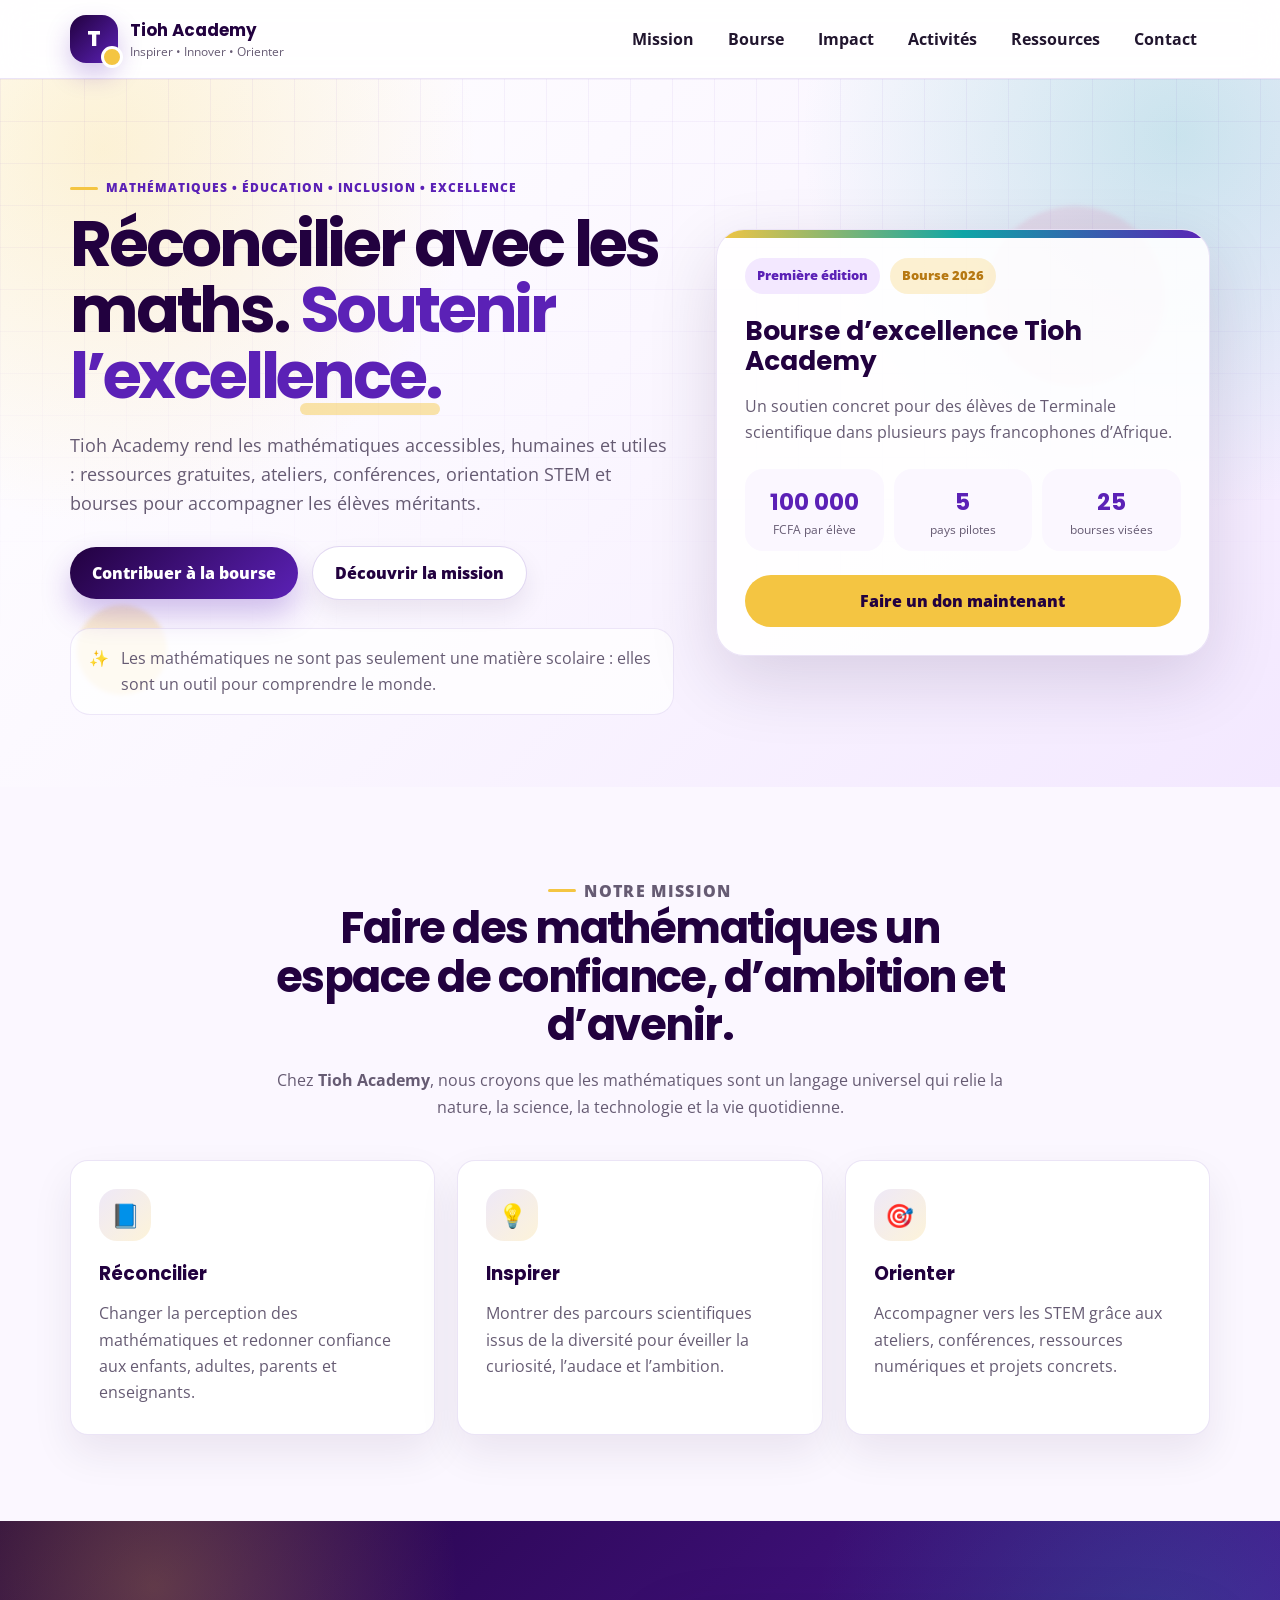
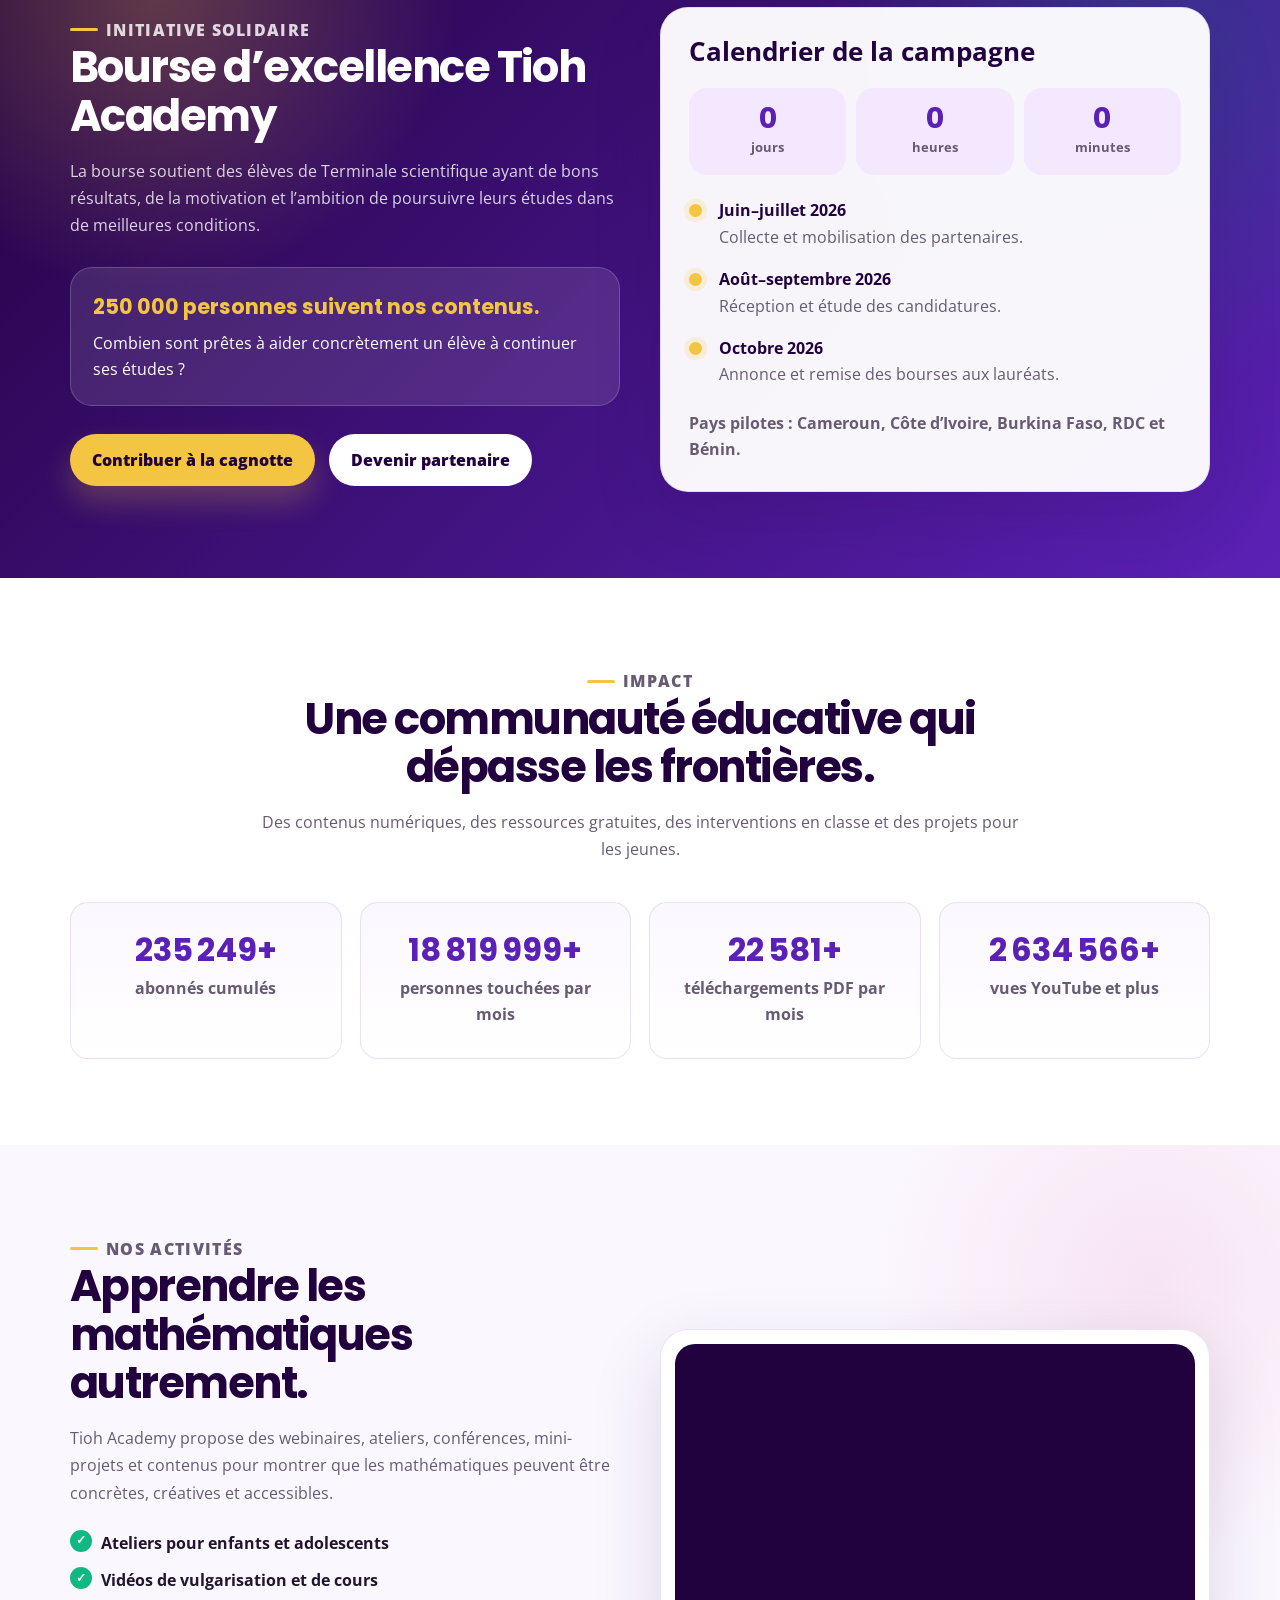
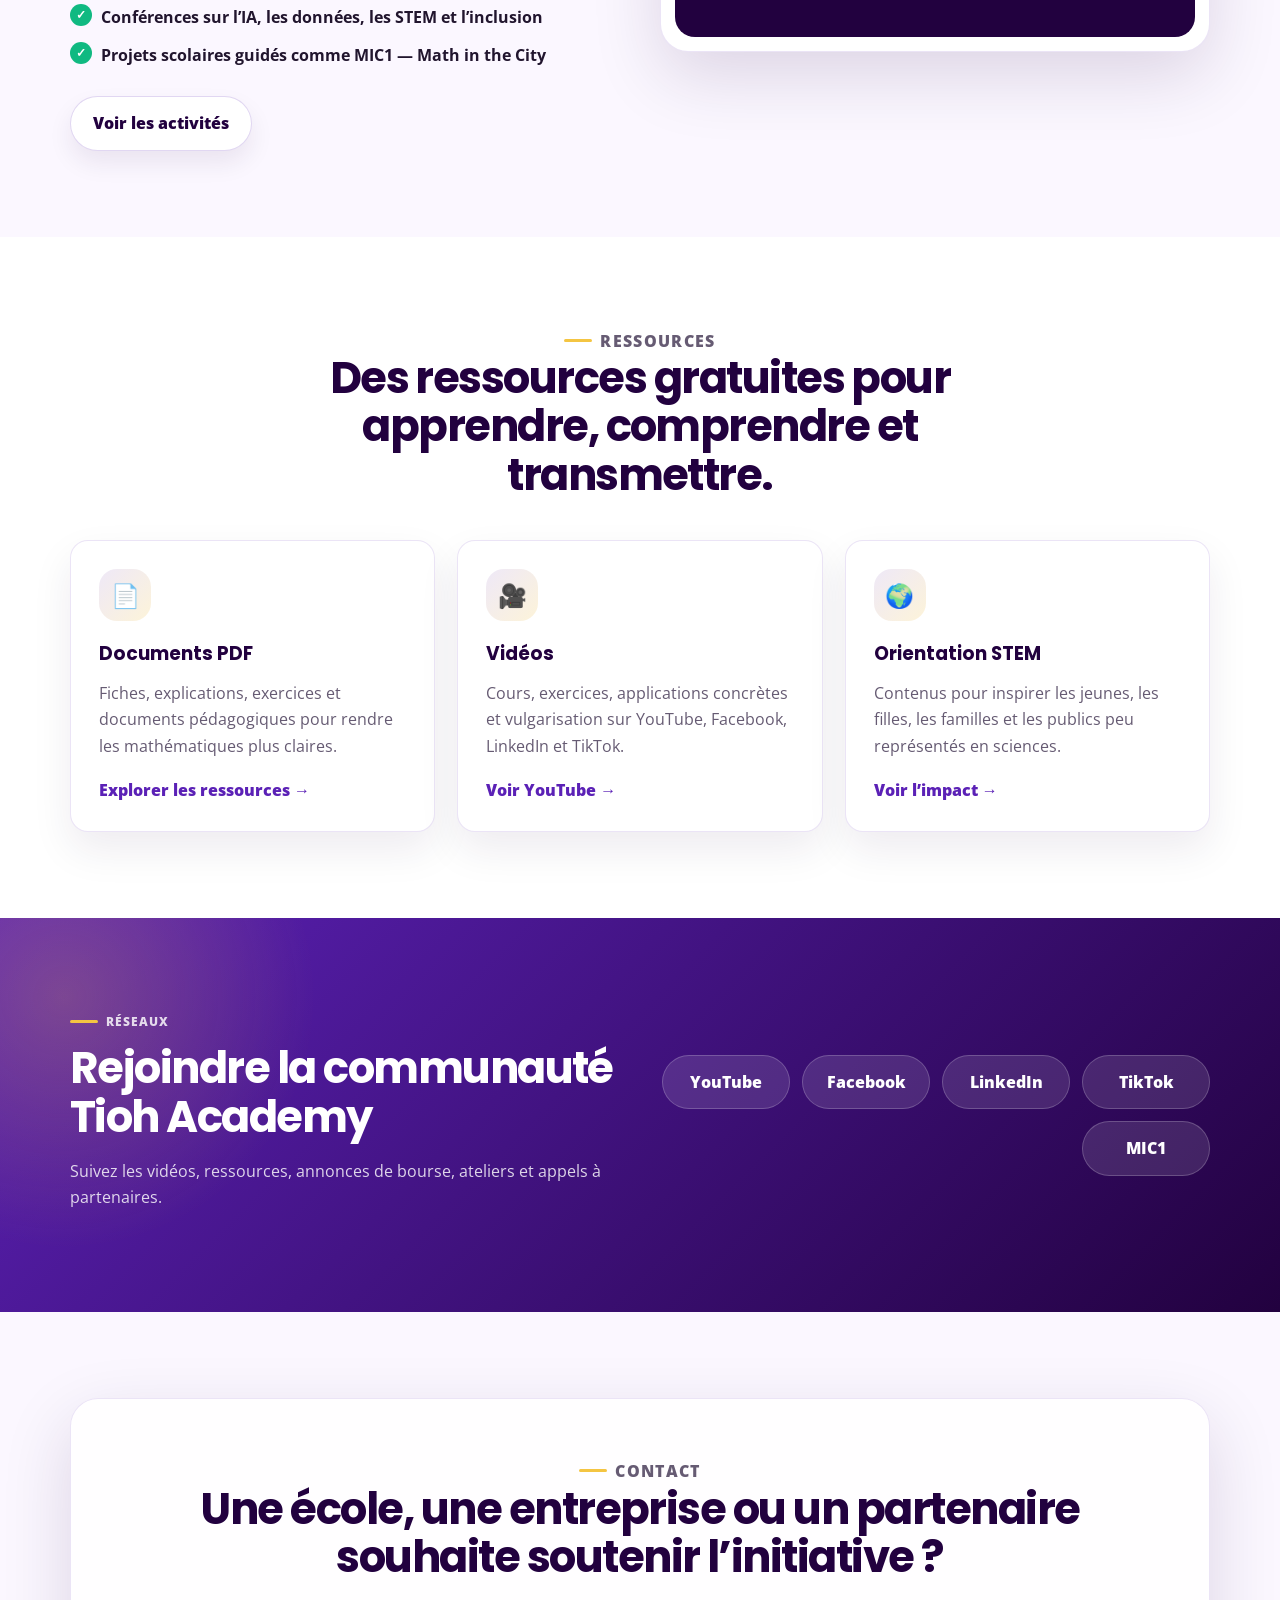
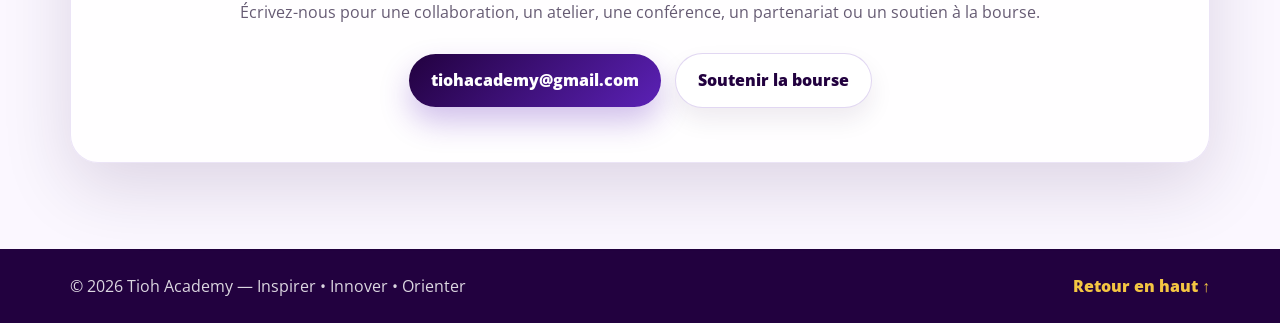
==== index.html @ b3fe98ca "Add files via upload" ====
<!DOCTYPE html>
<html lang="fr">
<head>
  <meta charset="UTF-8" />
  <meta name="viewport" content="width=device-width, initial-scale=1.0" />
  <title>Tioh Academy — Mathématiques, inclusion et excellence</title>
  <meta name="description" content="Tioh Academy réconcilie les publics avec les mathématiques, inspire les jeunes et soutient l'excellence scolaire grâce à des ressources, ateliers et bourses." />
  <link rel="stylesheet" href="style.css" />
  <link rel="preconnect" href="https://fonts.googleapis.com">
  <link rel="preconnect" href="https://fonts.gstatic.com" crossorigin>
  <link href="https://fonts.googleapis.com/css2?family=Open+Sans:wght@400;600;700&family=Poppins:wght@500;600;700;800&display=swap" rel="stylesheet">
</head>
<body>
  <header class="site-header">
    <div class="container nav-wrap">
      <a class="brand" href="#accueil" aria-label="Accueil Tioh Academy">
        <span class="brand-mark">T</span>
        <span>
          <strong>Tioh Academy</strong>
          <small>Inspirer • Innover • Orienter</small>
        </span>
      </a>

      <button class="menu-toggle" aria-label="Ouvrir le menu" aria-expanded="false">☰</button>

      <nav class="main-nav" aria-label="Navigation principale">
        <a href="#missions">Mission</a>
        <a href="#bourse">Bourse</a>
        <a href="#impact">Impact</a>
        <a href="#activites">Activités</a>
        <a href="#ressources">Ressources</a>
        <a href="#contact">Contact</a>
      </nav>
    </div>
  </header>

  <main>
    <section id="accueil" class="hero">
      <div class="hero-shape hero-shape-one"></div>
      <div class="hero-shape hero-shape-two"></div>
      <div class="container hero-grid">
        <div class="hero-content reveal">
          <p class="eyebrow">Mathématiques • Éducation • Inclusion • Excellence</p>
          <h1>Réconcilier avec les maths. <span>Soutenir l’excellence.</span></h1>
          <p class="hero-lead">
            Tioh Academy rend les mathématiques accessibles, humaines et utiles : ressources gratuites,
            ateliers, conférences, orientation STEM et bourses pour accompagner les élèves méritants.
          </p>
          <div class="hero-actions">
            <a class="btn btn-primary" href="#bourse">Contribuer à la bourse</a>
            <a class="btn btn-secondary" href="#missions">Découvrir la mission</a>
          </div>
          <div class="hero-note">
            <span>✨</span>
            <p>Les mathématiques ne sont pas seulement une matière scolaire : elles sont un outil pour comprendre le monde.</p>
          </div>
        </div>

        <aside class="hero-panel reveal" aria-label="Bourse d'excellence Tioh Academy">
          <div class="panel-top">
            <span class="badge">Première édition</span>
            <span class="badge badge-gold">Bourse 2026</span>
          </div>
          <h2>Bourse d’excellence Tioh Academy</h2>
          <p>Un soutien concret pour des élèves de Terminale scientifique dans plusieurs pays francophones d’Afrique.</p>
          <div class="mini-stats">
            <div><strong>100 000</strong><span>FCFA par élève</span></div>
            <div><strong>5</strong><span>pays pilotes</span></div>
            <div><strong>25</strong><span>bourses visées</span></div>
          </div>
          <a class="btn btn-full" href="https://my-coolpay.com/fr/cagnotte/omxkcw/bourse-dexcellence-tioh-academy" target="_blank" rel="noopener noreferrer">Faire un don maintenant</a>
        </aside>
      </div>
    </section>

    <section id="missions" class="section mission-section">
      <div class="container">
        <div class="section-heading reveal">
          <p class="eyebrow">Notre mission</p>
          <h2>Faire des mathématiques un espace de confiance, d’ambition et d’avenir.</h2>
          <p>
            Chez <strong>Tioh Academy</strong>, nous croyons que les mathématiques sont un langage universel qui relie
            la nature, la science, la technologie et la vie quotidienne.
          </p>
        </div>

        <div class="cards three-cards">
          <article class="card reveal">
            <span class="icon">📘</span>
            <h3>Réconcilier</h3>
            <p>Changer la perception des mathématiques et redonner confiance aux enfants, adultes, parents et enseignants.</p>
          </article>
          <article class="card reveal">
            <span class="icon">💡</span>
            <h3>Inspirer</h3>
            <p>Montrer des parcours scientifiques issus de la diversité pour éveiller la curiosité, l’audace et l’ambition.</p>
          </article>
          <article class="card reveal">
            <span class="icon">🎯</span>
            <h3>Orienter</h3>
            <p>Accompagner vers les STEM grâce aux ateliers, conférences, ressources numériques et projets concrets.</p>
          </article>
        </div>
      </div>
    </section>

    <section id="bourse" class="section scholarship-section">
      <div class="container scholarship-grid">
        <div class="scholarship-copy reveal">
          <p class="eyebrow light-text">Initiative solidaire</p>
          <h2>Bourse d’excellence Tioh Academy</h2>
          <p>
            La bourse soutient des élèves de Terminale scientifique ayant de bons résultats, de la motivation
            et l’ambition de poursuivre leurs études dans de meilleures conditions.
          </p>
          <div class="quote-box">
            <strong>250 000 personnes suivent nos contenus.</strong>
            <span>Combien sont prêtes à aider concrètement un élève à continuer ses études ?</span>
          </div>
          <div class="scholarship-actions">
            <a class="btn btn-gold" href="https://my-coolpay.com/fr/cagnotte/omxkcw/bourse-dexcellence-tioh-academy" target="_blank" rel="noopener noreferrer">Contribuer à la cagnotte</a>
            <a class="btn btn-white" href="mailto:tiohacademy@gmail.com?subject=Partenariat%20-%20Bourse%20d'excellence%20Tioh%20Academy">Devenir partenaire</a>
          </div>
        </div>

        <div class="scholarship-card reveal">
          <h3>Calendrier de la campagne</h3>
          <div class="countdown" data-deadline="2026-07-31T23:59:00-05:00">
            <div><strong id="days">--</strong><span>jours</span></div>
            <div><strong id="hours">--</strong><span>heures</span></div>
            <div><strong id="minutes">--</strong><span>minutes</span></div>
          </div>
          <ol class="timeline">
            <li><strong>Juin–juillet 2026</strong><span>Collecte et mobilisation des partenaires.</span></li>
            <li><strong>Août–septembre 2026</strong><span>Réception et étude des candidatures.</span></li>
            <li><strong>Octobre 2026</strong><span>Annonce et remise des bourses aux lauréats.</span></li>
          </ol>
          <p class="countries">Pays pilotes : Cameroun, Côte d’Ivoire, Burkina Faso, RDC et Bénin.</p>
        </div>
      </div>
    </section>

    <section id="impact" class="section impact-section">
      <div class="container">
        <div class="section-heading reveal">
          <p class="eyebrow">Impact</p>
          <h2>Une communauté éducative qui dépasse les frontières.</h2>
          <p>Des contenus numériques, des ressources gratuites, des interventions en classe et des projets pour les jeunes.</p>
        </div>

        <div class="impact-grid">
          <div class="impact-stat reveal"><strong data-count="250000">0</strong><span>abonnés cumulés</span></div>
          <div class="impact-stat reveal"><strong data-count="20000000">0</strong><span>personnes touchées par mois</span></div>
          <div class="impact-stat reveal"><strong data-count="24000">0</strong><span>téléchargements PDF par mois</span></div>
          <div class="impact-stat reveal"><strong data-count="2800000">0</strong><span>vues YouTube et plus</span></div>
        </div>
      </div>
    </section>

    <section id="activites" class="section activities-section">
      <div class="container activity-grid">
        <div class="reveal">
          <p class="eyebrow">Nos activités</p>
          <h2>Apprendre les mathématiques autrement.</h2>
          <p>
            Tioh Academy propose des webinaires, ateliers, conférences, mini-projets et contenus pour montrer
            que les mathématiques peuvent être concrètes, créatives et accessibles.
          </p>
          <ul class="check-list">
            <li>Ateliers pour enfants et adolescents</li>
            <li>Vidéos de vulgarisation et de cours</li>
            <li>Conférences sur l’IA, les données, les STEM et l’inclusion</li>
            <li>Projets scolaires guidés comme MIC1 — Math in the City</li>
          </ul>
          <a class="btn btn-secondary" href="activites.html">Voir les activités</a>
        </div>

        <div class="video-card reveal">
          <div class="video-container">
            <iframe
              src="https://www.youtube.com/embed/Lh9OaJ2valM"
              title="Vidéo Tioh Academy"
              frameborder="0"
              allow="accelerometer; autoplay; clipboard-write; encrypted-media; gyroscope; picture-in-picture"
              allowfullscreen>
            </iframe>
          </div>
        </div>
      </div>
    </section>

    <section id="ressources" class="section resources-section">
      <div class="container">
        <div class="section-heading reveal">
          <p class="eyebrow">Ressources</p>
          <h2>Des ressources gratuites pour apprendre, comprendre et transmettre.</h2>
        </div>
        <div class="cards three-cards">
          <article class="card reveal">
            <span class="icon">📄</span>
            <h3>Documents PDF</h3>
            <p>Fiches, explications, exercices et documents pédagogiques pour rendre les mathématiques plus claires.</p>
            <a href="ressources.html">Explorer les ressources →</a>
          </article>
          <article class="card reveal">
            <span class="icon">🎥</span>
            <h3>Vidéos</h3>
            <p>Cours, exercices, applications concrètes et vulgarisation sur YouTube, Facebook, LinkedIn et TikTok.</p>
            <a href="https://www.youtube.com/@tiohacademy" target="_blank" rel="noopener noreferrer">Voir YouTube →</a>
          </article>
          <article class="card reveal">
            <span class="icon">🌍</span>
            <h3>Orientation STEM</h3>
            <p>Contenus pour inspirer les jeunes, les filles, les familles et les publics peu représentés en sciences.</p>
            <a href="impact.html">Voir l’impact →</a>
          </article>
        </div>
      </div>
    </section>

    <section class="section socials-section">
      <div class="container socials-grid reveal">
        <div>
          <p class="eyebrow light-text">Réseaux</p>
          <h2>Rejoindre la communauté Tioh Academy</h2>
          <p>Suivez les vidéos, ressources, annonces de bourse, ateliers et appels à partenaires.</p>
        </div>
        <div class="social-links">
          <a href="https://www.youtube.com/@tiohacademy" target="_blank" rel="noopener noreferrer">YouTube</a>
          <a href="https://www.facebook.com/profile.php?id=100078012906116&locale=fr_CA" target="_blank" rel="noopener noreferrer">Facebook</a>
          <a href="https://www.linkedin.com/in/clotilde-djuikem-8186901a0/" target="_blank" rel="noopener noreferrer">LinkedIn</a>
          <a href="https://www.tiktok.com/@tiohacademy" target="_blank" rel="noopener noreferrer">TikTok</a>
          <a href="https://tioh-academy.github.io/mic1-site/" target="_blank" rel="noopener noreferrer">MIC1</a>
        </div>
      </div>
    </section>

    <section id="contact" class="section contact-section">
      <div class="container contact-card reveal">
        <p class="eyebrow">Contact</p>
        <h2>Une école, une entreprise ou un partenaire souhaite soutenir l’initiative ?</h2>
        <p>Écrivez-nous pour une collaboration, un atelier, une conférence, un partenariat ou un soutien à la bourse.</p>
        <div class="contact-actions">
          <a class="btn btn-primary" href="mailto:tiohacademy@gmail.com">tiohacademy@gmail.com</a>
          <a class="btn btn-secondary" href="https://my-coolpay.com/fr/cagnotte/omxkcw/bourse-dexcellence-tioh-academy" target="_blank" rel="noopener noreferrer">Soutenir la bourse</a>
        </div>
      </div>
    </section>
  </main>

  <footer class="site-footer">
    <div class="container footer-grid">
      <p>© 2026 Tioh Academy — Inspirer • Innover • Orienter</p>
      <a href="#accueil">Retour en haut ↑</a>
    </div>
  </footer>

  <script>
    const menuToggle = document.querySelector('.menu-toggle');
    const mainNav = document.querySelector('.main-nav');

    menuToggle.addEventListener('click', () => {
      const expanded = menuToggle.getAttribute('aria-expanded') === 'true';
      menuToggle.setAttribute('aria-expanded', String(!expanded));
      mainNav.classList.toggle('is-open');
    });

    document.querySelectorAll('.main-nav a').forEach(link => {
      link.addEventListener('click', () => {
        mainNav.classList.remove('is-open');
        menuToggle.setAttribute('aria-expanded', 'false');
      });
    });

    const revealItems = document.querySelectorAll('.reveal');
    const observer = new IntersectionObserver(entries => {
      entries.forEach(entry => {
        if (entry.isIntersecting) entry.target.classList.add('is-visible');
      });
    }, { threshold: 0.12 });
    revealItems.forEach(item => observer.observe(item));

    const numberFormatter = new Intl.NumberFormat('fr-FR');
    const statItems = document.querySelectorAll('[data-count]');
    const statObserver = new IntersectionObserver(entries => {
      entries.forEach(entry => {
        if (!entry.isIntersecting || entry.target.dataset.done) return;
        entry.target.dataset.done = 'true';
        const target = Number(entry.target.dataset.count);
        const duration = 1200;
        const start = performance.now();
        const tick = now => {
          const progress = Math.min((now - start) / duration, 1);
          const value = Math.floor(target * progress);
          entry.target.textContent = numberFormatter.format(value) + '+';
          if (progress < 1) requestAnimationFrame(tick);
        };
        requestAnimationFrame(tick);
      });
    }, { threshold: 0.4 });
    statItems.forEach(item => statObserver.observe(item));

    const countdown = document.querySelector('.countdown');
    const daysEl = document.getElementById('days');
    const hoursEl = document.getElementById('hours');
    const minutesEl = document.getElementById('minutes');

    function updateCountdown() {
      const deadline = new Date(countdown.dataset.deadline).getTime();
      const now = new Date().getTime();
      const diff = deadline - now;

      if (diff <= 0) {
        daysEl.textContent = '0';
        hoursEl.textContent = '0';
        minutesEl.textContent = '0';
        return;
      }

      const days = Math.floor(diff / (1000 * 60 * 60 * 24));
      const hours = Math.floor((diff / (1000 * 60 * 60)) % 24);
      const minutes = Math.floor((diff / (1000 * 60)) % 60);

      daysEl.textContent = days;
      hoursEl.textContent = hours;
      minutesEl.textContent = minutes;
    }

    updateCountdown();
    setInterval(updateCountdown, 60000);
  </script>
</body>
</html>
---- style.css ----
:root {
  --tioh-navy: #22013f;
  --tioh-dark: #21152e;
  --tioh-purple: #5b21b6;
  --tioh-purple-soft: #7b5cd6;
  --tioh-lavender: #f3e8ff;
  --tioh-light: #fbf7ff;
  --tioh-gold: #f4c542;
  --tioh-gold-dark: #b77912;
  --tioh-teal: #0ea5a6;
  --tioh-pink: #e58bb6;
  --tioh-red: #e11d48;
  --tioh-green: #10b981;
  --white: #ffffff;
  --muted: #665b73;
  --shadow: 0 24px 70px rgba(34, 1, 63, 0.14);
  --radius-lg: 28px;
  --radius-md: 18px;
}

* {
  box-sizing: border-box;
}

html {
  scroll-behavior: smooth;
}

body {
  margin: 0;
  font-family: 'Open Sans', Arial, sans-serif;
  color: var(--tioh-dark);
  background: var(--tioh-light);
  line-height: 1.65;
}

a {
  color: inherit;
  text-decoration: none;
}

img,
iframe {
  max-width: 100%;
}

.container {
  width: min(1140px, calc(100% - 36px));
  margin: 0 auto;
}

.site-header {
  position: sticky;
  top: 0;
  z-index: 50;
  background: rgba(255, 255, 255, 0.88);
  backdrop-filter: blur(16px);
  border-bottom: 1px solid rgba(91, 33, 182, 0.12);
}

.nav-wrap {
  min-height: 78px;
  display: flex;
  align-items: center;
  justify-content: space-between;
  gap: 24px;
}

.brand {
  display: inline-flex;
  align-items: center;
  gap: 12px;
}

.brand-mark {
  width: 48px;
  height: 48px;
  display: grid;
  place-items: center;
  border-radius: 16px;
  color: var(--white);
  font-family: 'Poppins', sans-serif;
  font-weight: 800;
  font-size: 1.35rem;
  background: linear-gradient(135deg, var(--tioh-navy), var(--tioh-purple));
  box-shadow: 0 12px 25px rgba(91, 33, 182, 0.25);
  position: relative;
}

.brand-mark::after {
  content: '';
  position: absolute;
  right: -5px;
  bottom: -5px;
  width: 16px;
  height: 16px;
  border-radius: 50%;
  background: var(--tioh-gold);
  border: 3px solid var(--white);
}

.brand strong,
.section-heading h2,
.hero h1,
.hero-panel h2,
.scholarship-copy h2,
.activities-section h2,
.socials-section h2,
.contact-card h2 {
  font-family: 'Poppins', sans-serif;
}

.brand strong {
  display: block;
  font-size: 1.05rem;
  color: var(--tioh-navy);
}

.brand small {
  display: block;
  font-size: 0.74rem;
  color: var(--muted);
  margin-top: -3px;
}

.main-nav {
  display: flex;
  align-items: center;
  gap: 8px;
}

.main-nav a {
  padding: 10px 13px;
  border-radius: 999px;
  font-weight: 700;
  color: var(--tioh-dark);
  transition: 0.2s ease;
}

.main-nav a:hover {
  color: var(--tioh-purple);
  background: var(--tioh-lavender);
}

.menu-toggle {
  display: none;
  width: 44px;
  height: 44px;
  border: 0;
  border-radius: 14px;
  background: var(--tioh-lavender);
  color: var(--tioh-navy);
  font-size: 1.3rem;
  cursor: pointer;
}

.hero {
  position: relative;
  overflow: hidden;
  padding: 92px 0 72px;
  background:
    radial-gradient(circle at 8% 10%, rgba(244, 197, 66, 0.22), transparent 28%),
    radial-gradient(circle at 92% 8%, rgba(14, 165, 166, 0.20), transparent 28%),
    linear-gradient(135deg, #ffffff 0%, #fbf7ff 45%, #f3e8ff 100%);
}

.hero::before {
  content: '';
  position: absolute;
  inset: 0;
  background-image:
    linear-gradient(rgba(91, 33, 182, 0.05) 1px, transparent 1px),
    linear-gradient(90deg, rgba(91, 33, 182, 0.05) 1px, transparent 1px);
  background-size: 42px 42px;
  mask-image: linear-gradient(to bottom, black, transparent 80%);
}

.hero-shape {
  position: absolute;
  border-radius: 999px;
  filter: blur(2px);
  opacity: 0.75;
  animation: float 6s ease-in-out infinite;
}

.hero-shape-one {
  width: 180px;
  height: 180px;
  right: 9%;
  top: 18%;
  background: rgba(229, 139, 182, 0.26);
}

.hero-shape-two {
  width: 90px;
  height: 90px;
  left: 6%;
  bottom: 13%;
  background: rgba(244, 197, 66, 0.32);
  animation-delay: 1.2s;
}

.hero-grid {
  position: relative;
  z-index: 1;
  display: grid;
  grid-template-columns: 1.1fr 0.9fr;
  gap: 42px;
  align-items: center;
}

.eyebrow {
  display: inline-flex;
  align-items: center;
  gap: 8px;
  margin: 0 0 12px;
  color: var(--tioh-purple);
  font-weight: 800;
  text-transform: uppercase;
  letter-spacing: 0.08em;
  font-size: 0.78rem;
}

.eyebrow::before {
  content: '';
  width: 28px;
  height: 3px;
  border-radius: 999px;
  background: var(--tioh-gold);
}

.light-text {
  color: #fff1bc;
}

.hero h1 {
  margin: 0;
  font-size: clamp(2.45rem, 5vw, 5rem);
  line-height: 1.03;
  color: var(--tioh-navy);
  letter-spacing: -0.05em;
}

.hero h1 span {
  color: var(--tioh-purple);
  position: relative;
}

.hero h1 span::after {
  content: '';
  position: absolute;
  left: 0;
  bottom: 5px;
  width: 100%;
  height: 12px;
  background: rgba(244, 197, 66, 0.45);
  z-index: -1;
  border-radius: 999px;
}

.hero-lead {
  max-width: 690px;
  color: var(--muted);
  font-size: 1.1rem;
  margin: 22px 0 28px;
}

.hero-actions,
.scholarship-actions,
.contact-actions {
  display: flex;
  flex-wrap: wrap;
  gap: 14px;
  align-items: center;
}

.btn {
  display: inline-flex;
  align-items: center;
  justify-content: center;
  min-height: 48px;
  padding: 13px 22px;
  border-radius: 999px;
  font-weight: 800;
  transition: transform 0.18s ease, box-shadow 0.18s ease, background 0.18s ease;
}

.btn:hover {
  transform: translateY(-2px);
}

.btn-primary {
  color: var(--white);
  background: linear-gradient(135deg, var(--tioh-navy), var(--tioh-purple));
  box-shadow: 0 15px 30px rgba(91, 33, 182, 0.28);
}

.btn-secondary {
  color: var(--tioh-navy);
  background: var(--white);
  border: 1px solid rgba(91, 33, 182, 0.18);
  box-shadow: 0 12px 24px rgba(34, 1, 63, 0.08);
}

.btn-gold {
  color: var(--tioh-navy);
  background: var(--tioh-gold);
  box-shadow: 0 16px 30px rgba(244, 197, 66, 0.24);
}

.btn-white {
  color: var(--tioh-navy);
  background: var(--white);
}

.btn-full {
  width: 100%;
  color: var(--tioh-navy);
  background: var(--tioh-gold);
}

.hero-note {
  margin-top: 28px;
  display: flex;
  align-items: flex-start;
  gap: 12px;
  max-width: 620px;
  padding: 16px 18px;
  border-radius: 20px;
  background: rgba(255, 255, 255, 0.72);
  border: 1px solid rgba(91, 33, 182, 0.10);
}

.hero-note p {
  margin: 0;
  color: var(--muted);
}

.hero-panel,
.scholarship-card,
.video-card,
.contact-card {
  border-radius: var(--radius-lg);
  background: rgba(255, 255, 255, 0.88);
  border: 1px solid rgba(91, 33, 182, 0.12);
  box-shadow: var(--shadow);
}

.hero-panel {
  padding: 28px;
  position: relative;
  overflow: hidden;
}

.hero-panel::before {
  content: '';
  position: absolute;
  inset: 0 0 auto;
  height: 8px;
  background: linear-gradient(90deg, var(--tioh-gold), var(--tioh-teal), var(--tioh-purple));
}

.panel-top {
  display: flex;
  gap: 10px;
  flex-wrap: wrap;
  margin-bottom: 22px;
}

.badge {
  display: inline-flex;
  padding: 7px 12px;
  border-radius: 999px;
  background: var(--tioh-lavender);
  color: var(--tioh-purple);
  font-weight: 800;
  font-size: 0.82rem;
}

.badge-gold {
  background: rgba(244, 197, 66, 0.24);
  color: var(--tioh-gold-dark);
}

.hero-panel h2,
.scholarship-card h3 {
  margin: 0 0 10px;
  font-size: 1.65rem;
  color: var(--tioh-navy);
  line-height: 1.15;
}

.hero-panel p {
  color: var(--muted);
  margin-bottom: 22px;
}

.mini-stats {
  display: grid;
  grid-template-columns: repeat(3, 1fr);
  gap: 10px;
  margin: 24px 0;
}

.mini-stats div {
  padding: 14px 10px;
  border-radius: 18px;
  background: var(--tioh-light);
  text-align: center;
}

.mini-stats strong {
  display: block;
  color: var(--tioh-purple);
  font-family: 'Poppins', sans-serif;
  font-size: 1.45rem;
}

.mini-stats span {
  display: block;
  font-size: 0.77rem;
  color: var(--muted);
  line-height: 1.25;
}

.section {
  padding: 86px 0;
}

.section-heading {
  max-width: 760px;
  margin: 0 auto 40px;
  text-align: center;
}

.section-heading .eyebrow {
  justify-content: center;
}

.section-heading h2,
.scholarship-copy h2,
.activities-section h2,
.socials-section h2,
.contact-card h2 {
  margin: 0 0 16px;
  color: var(--tioh-navy);
  font-size: clamp(2rem, 3.4vw, 3.2rem);
  line-height: 1.12;
  letter-spacing: -0.035em;
}

.section-heading p,
.scholarship-copy p,
.activities-section p,
.contact-card p {
  color: var(--muted);
  margin: 0;
  font-size: 1.03rem;
}

.cards {
  display: grid;
  gap: 22px;
}

.three-cards {
  grid-template-columns: repeat(3, 1fr);
}

.card {
  padding: 28px;
  border-radius: var(--radius-md);
  background: var(--white);
  border: 1px solid rgba(91, 33, 182, 0.12);
  box-shadow: 0 18px 40px rgba(34, 1, 63, 0.08);
  transition: 0.2s ease;
}

.card:hover {
  transform: translateY(-5px);
  box-shadow: var(--shadow);
}

.icon {
  display: inline-grid;
  place-items: center;
  width: 52px;
  height: 52px;
  border-radius: 18px;
  margin-bottom: 18px;
  background: linear-gradient(135deg, rgba(91, 33, 182, 0.10), rgba(244, 197, 66, 0.20));
  font-size: 1.45rem;
}

.card h3 {
  margin: 0 0 10px;
  font-family: 'Poppins', sans-serif;
  color: var(--tioh-navy);
}

.card p {
  margin: 0;
  color: var(--muted);
}

.card a {
  display: inline-flex;
  margin-top: 18px;
  color: var(--tioh-purple);
  font-weight: 800;
}

.scholarship-section {
  position: relative;
  overflow: hidden;
  color: var(--white);
  background:
    radial-gradient(circle at 12% 10%, rgba(244, 197, 66, 0.28), transparent 24%),
    radial-gradient(circle at 90% 20%, rgba(14, 165, 166, 0.22), transparent 27%),
    linear-gradient(135deg, var(--tioh-navy), var(--tioh-purple));
}

.scholarship-grid,
.activity-grid,
.socials-grid {
  display: grid;
  grid-template-columns: 1fr 1fr;
  gap: 40px;
  align-items: center;
}

.scholarship-copy h2,
.socials-section h2 {
  color: var(--white);
}

.scholarship-copy p,
.socials-section p {
  color: rgba(255, 255, 255, 0.82);
}

.quote-box {
  margin: 28px 0;
  padding: 22px;
  border-radius: 22px;
  background: rgba(255, 255, 255, 0.11);
  border: 1px solid rgba(255, 255, 255, 0.18);
}

.quote-box strong,
.quote-box span {
  display: block;
}

.quote-box strong {
  color: var(--tioh-gold);
  font-family: 'Poppins', sans-serif;
  font-size: 1.3rem;
  margin-bottom: 6px;
}

.scholarship-card {
  padding: 28px;
  background: rgba(255, 255, 255, 0.96);
  color: var(--tioh-dark);
}

.countdown {
  display: grid;
  grid-template-columns: repeat(3, 1fr);
  gap: 10px;
  margin: 22px 0;
}

.countdown div {
  text-align: center;
  padding: 16px 10px;
  border-radius: 18px;
  background: var(--tioh-lavender);
}

.countdown strong {
  display: block;
  color: var(--tioh-purple);
  font-family: 'Poppins', sans-serif;
  font-size: 1.8rem;
  line-height: 1;
}

.countdown span {
  font-size: 0.8rem;
  color: var(--muted);
  font-weight: 700;
}

.timeline {
  list-style: none;
  margin: 22px 0;
  padding: 0;
  display: grid;
  gap: 16px;
}

.timeline li {
  position: relative;
  padding-left: 30px;
}

.timeline li::before {
  content: '';
  position: absolute;
  left: 0;
  top: 7px;
  width: 13px;
  height: 13px;
  border-radius: 50%;
  background: var(--tioh-gold);
  box-shadow: 0 0 0 5px rgba(244, 197, 66, 0.18);
}

.timeline strong,
.timeline span {
  display: block;
}

.timeline strong {
  color: var(--tioh-navy);
}

.timeline span,
.countries {
  color: var(--muted);
}

.countries {
  margin: 0;
  font-weight: 700;
}

.impact-section {
  background: var(--white);
}

.impact-grid {
  display: grid;
  grid-template-columns: repeat(4, 1fr);
  gap: 18px;
}

.impact-stat {
  padding: 30px 18px;
  border-radius: var(--radius-md);
  background: linear-gradient(180deg, var(--tioh-light), #ffffff);
  border: 1px solid rgba(91, 33, 182, 0.12);
  text-align: center;
}

.impact-stat strong {
  display: block;
  font-family: 'Poppins', sans-serif;
  font-size: clamp(1.6rem, 2.5vw, 2.5rem);
  color: var(--tioh-purple);
  line-height: 1.05;
}

.impact-stat span {
  display: block;
  margin-top: 8px;
  color: var(--muted);
  font-weight: 700;
}

.activities-section {
  background:
    radial-gradient(circle at 90% 20%, rgba(229, 139, 182, 0.18), transparent 22%),
    var(--tioh-light);
}

.check-list {
  list-style: none;
  padding: 0;
  margin: 24px 0 28px;
  display: grid;
  gap: 11px;
}

.check-list li {
  position: relative;
  padding-left: 31px;
  color: var(--tioh-dark);
  font-weight: 700;
}

.check-list li::before {
  content: '✓';
  position: absolute;
  left: 0;
  top: 0;
  width: 22px;
  height: 22px;
  display: grid;
  place-items: center;
  border-radius: 50%;
  color: var(--white);
  background: var(--tioh-green);
  font-size: 0.78rem;
}

.video-card {
  padding: 14px;
  background: var(--white);
}

.video-container {
  position: relative;
  width: 100%;
  padding-bottom: 56.25%;
  overflow: hidden;
  border-radius: 20px;
  background: var(--tioh-navy);
}

.video-container iframe {
  position: absolute;
  inset: 0;
  width: 100%;
  height: 100%;
}

.resources-section {
  background: #fff;
}

.socials-section {
  background:
    radial-gradient(circle at 5% 20%, rgba(244, 197, 66, 0.24), transparent 20%),
    linear-gradient(135deg, var(--tioh-purple), var(--tioh-navy));
  color: var(--white);
}

.social-links {
  display: flex;
  flex-wrap: wrap;
  gap: 12px;
  justify-content: flex-end;
}

.social-links a {
  min-width: 128px;
  text-align: center;
  padding: 13px 18px;
  border-radius: 999px;
  background: rgba(255, 255, 255, 0.12);
  border: 1px solid rgba(255, 255, 255, 0.20);
  font-weight: 800;
  transition: 0.18s ease;
}

.social-links a:hover {
  background: var(--tioh-gold);
  color: var(--tioh-navy);
  transform: translateY(-2px);
}

.contact-section {
  background: var(--tioh-light);
}

.contact-card {
  padding: clamp(26px, 5vw, 54px);
  text-align: center;
}

.contact-actions {
  justify-content: center;
  margin-top: 28px;
}

.site-footer {
  background: var(--tioh-navy);
  color: rgba(255, 255, 255, 0.84);
  padding: 24px 0;
}

.footer-grid {
  display: flex;
  align-items: center;
  justify-content: space-between;
  gap: 20px;
}

.footer-grid p {
  margin: 0;
}

.footer-grid a {
  color: var(--tioh-gold);
  font-weight: 800;
}

.reveal {
  opacity: 0;
  transform: translateY(22px);
  transition: opacity 0.65s ease, transform 0.65s ease;
}

.reveal.is-visible {
  opacity: 1;
  transform: translateY(0);
}

@keyframes float {
  0%, 100% { transform: translateY(0); }
  50% { transform: translateY(-18px); }
}

@media (max-width: 980px) {
  .menu-toggle {
    display: grid;
    place-items: center;
  }

  .main-nav {
    position: absolute;
    top: 78px;
    left: 18px;
    right: 18px;
    display: none;
    flex-direction: column;
    align-items: stretch;
    padding: 16px;
    border-radius: 20px;
    background: var(--white);
    box-shadow: var(--shadow);
  }

  .main-nav.is-open {
    display: flex;
  }

  .main-nav a {
    border-radius: 14px;
  }

  .hero-grid,
  .scholarship-grid,
  .activity-grid,
  .socials-grid {
    grid-template-columns: 1fr;
  }

  .social-links {
    justify-content: flex-start;
  }

  .three-cards,
  .impact-grid {
    grid-template-columns: repeat(2, 1fr);
  }
}

@media (max-width: 640px) {
  .container {
    width: min(100% - 28px, 1140px);
  }

  .hero {
    padding: 58px 0 52px;
  }

  .section {
    padding: 62px 0;
  }

  .hero-actions,
  .scholarship-actions,
  .contact-actions {
    align-items: stretch;
    flex-direction: column;
  }

  .btn {
    width: 100%;
  }

  .mini-stats,
  .countdown,
  .three-cards,
  .impact-grid {
    grid-template-columns: 1fr;
  }

  .footer-grid {
    flex-direction: column;
    align-items: flex-start;
  }
}
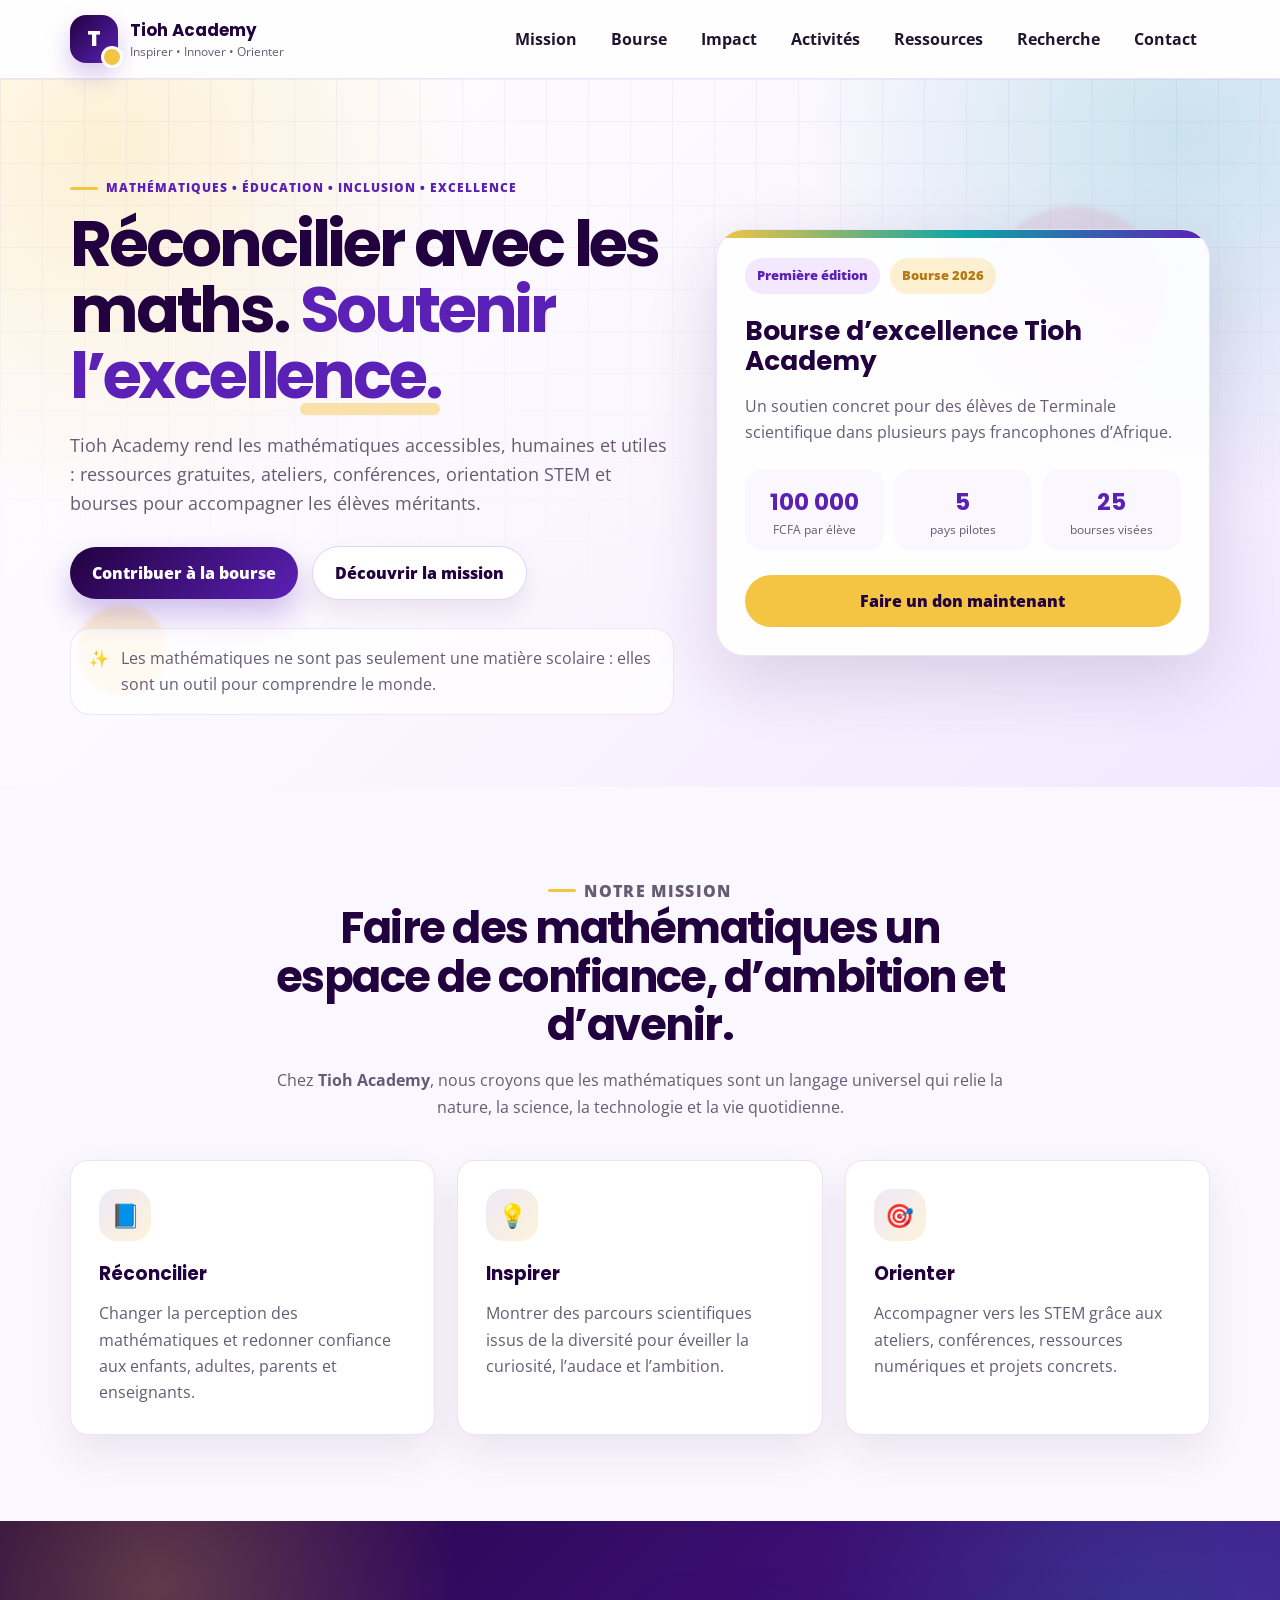
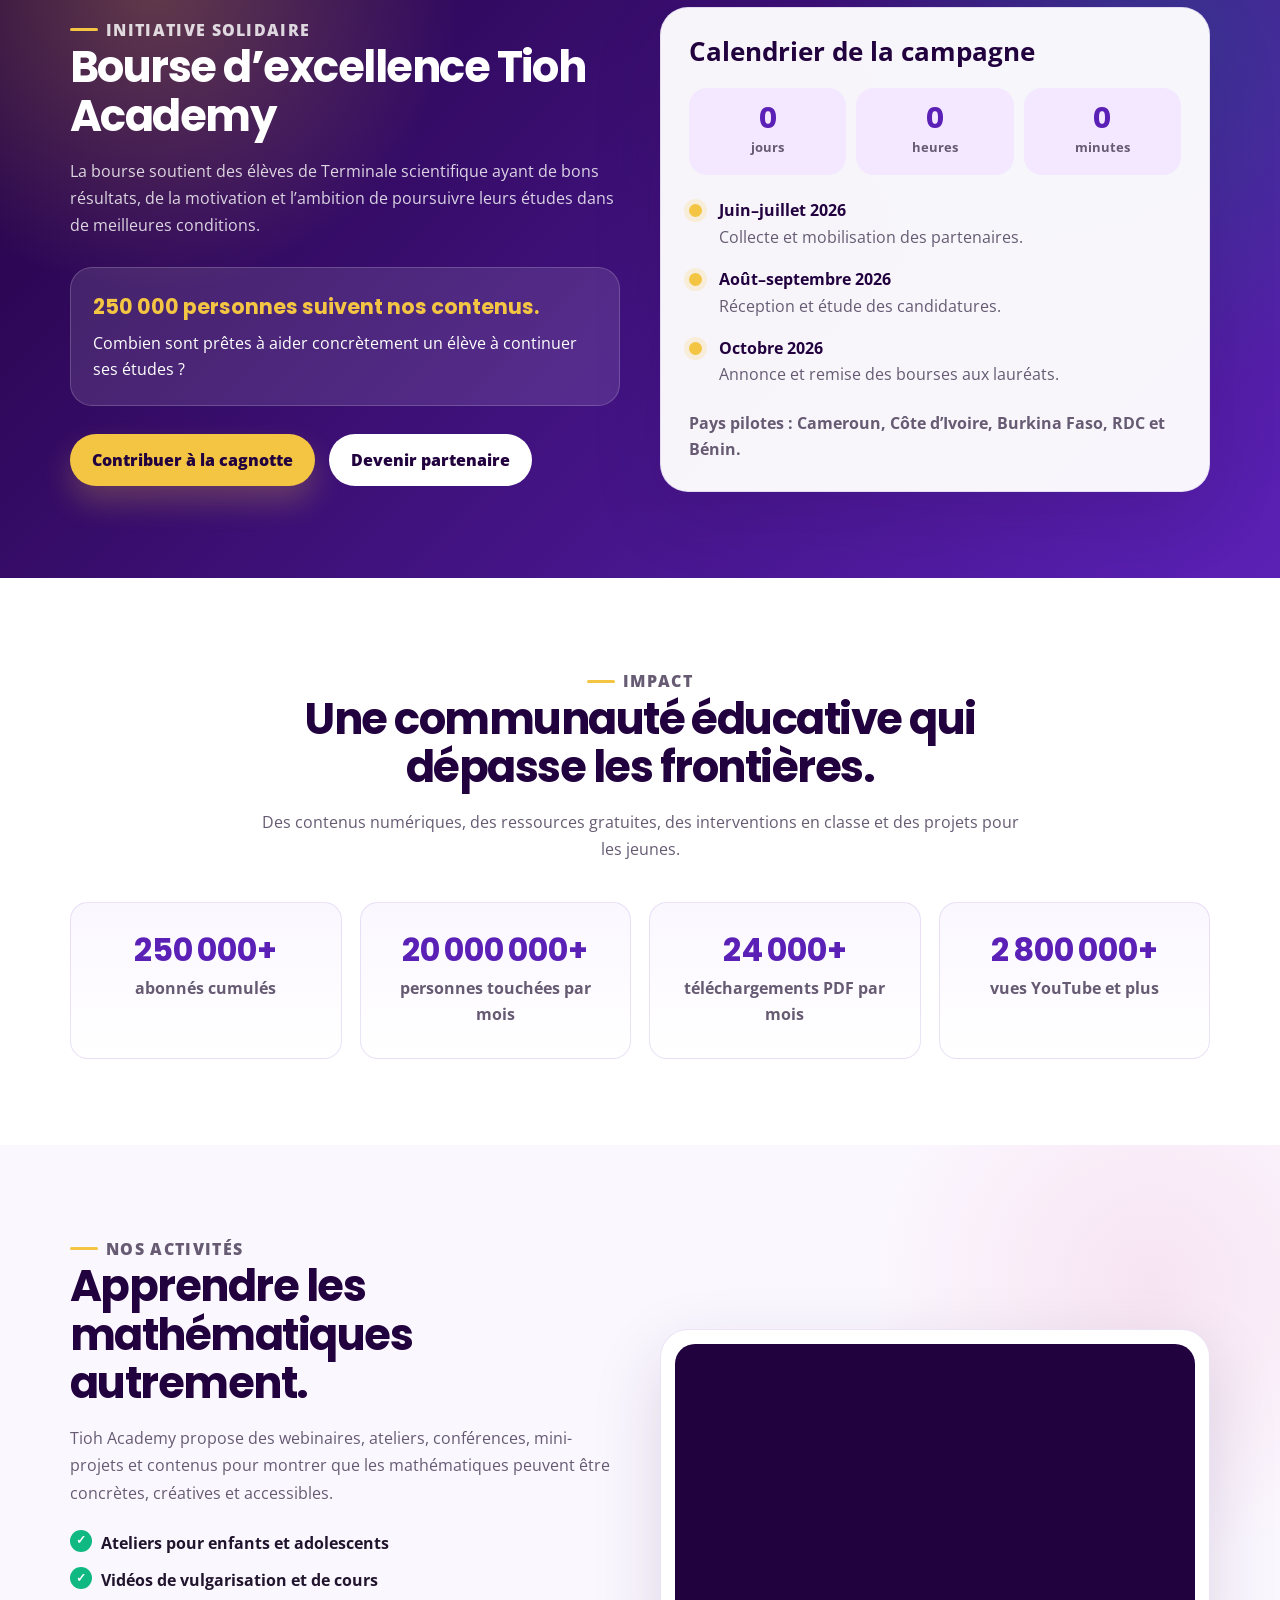
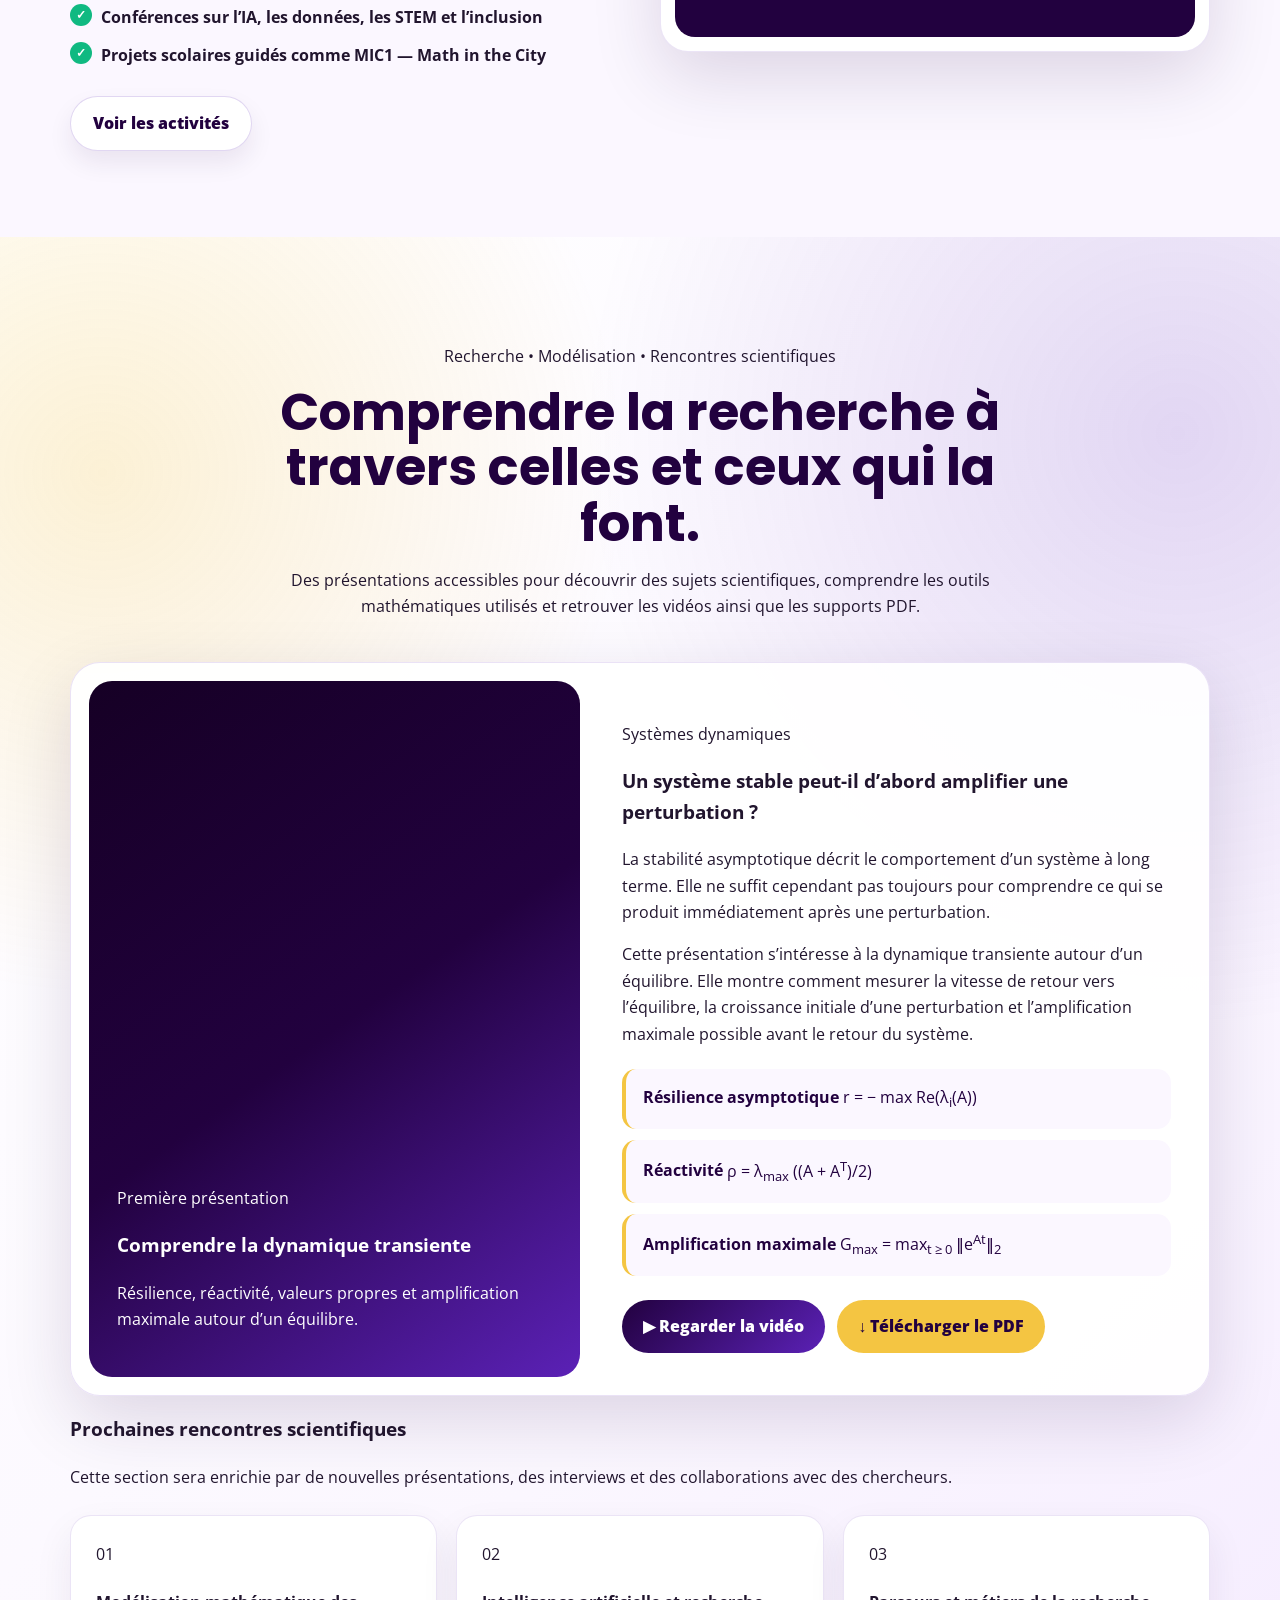
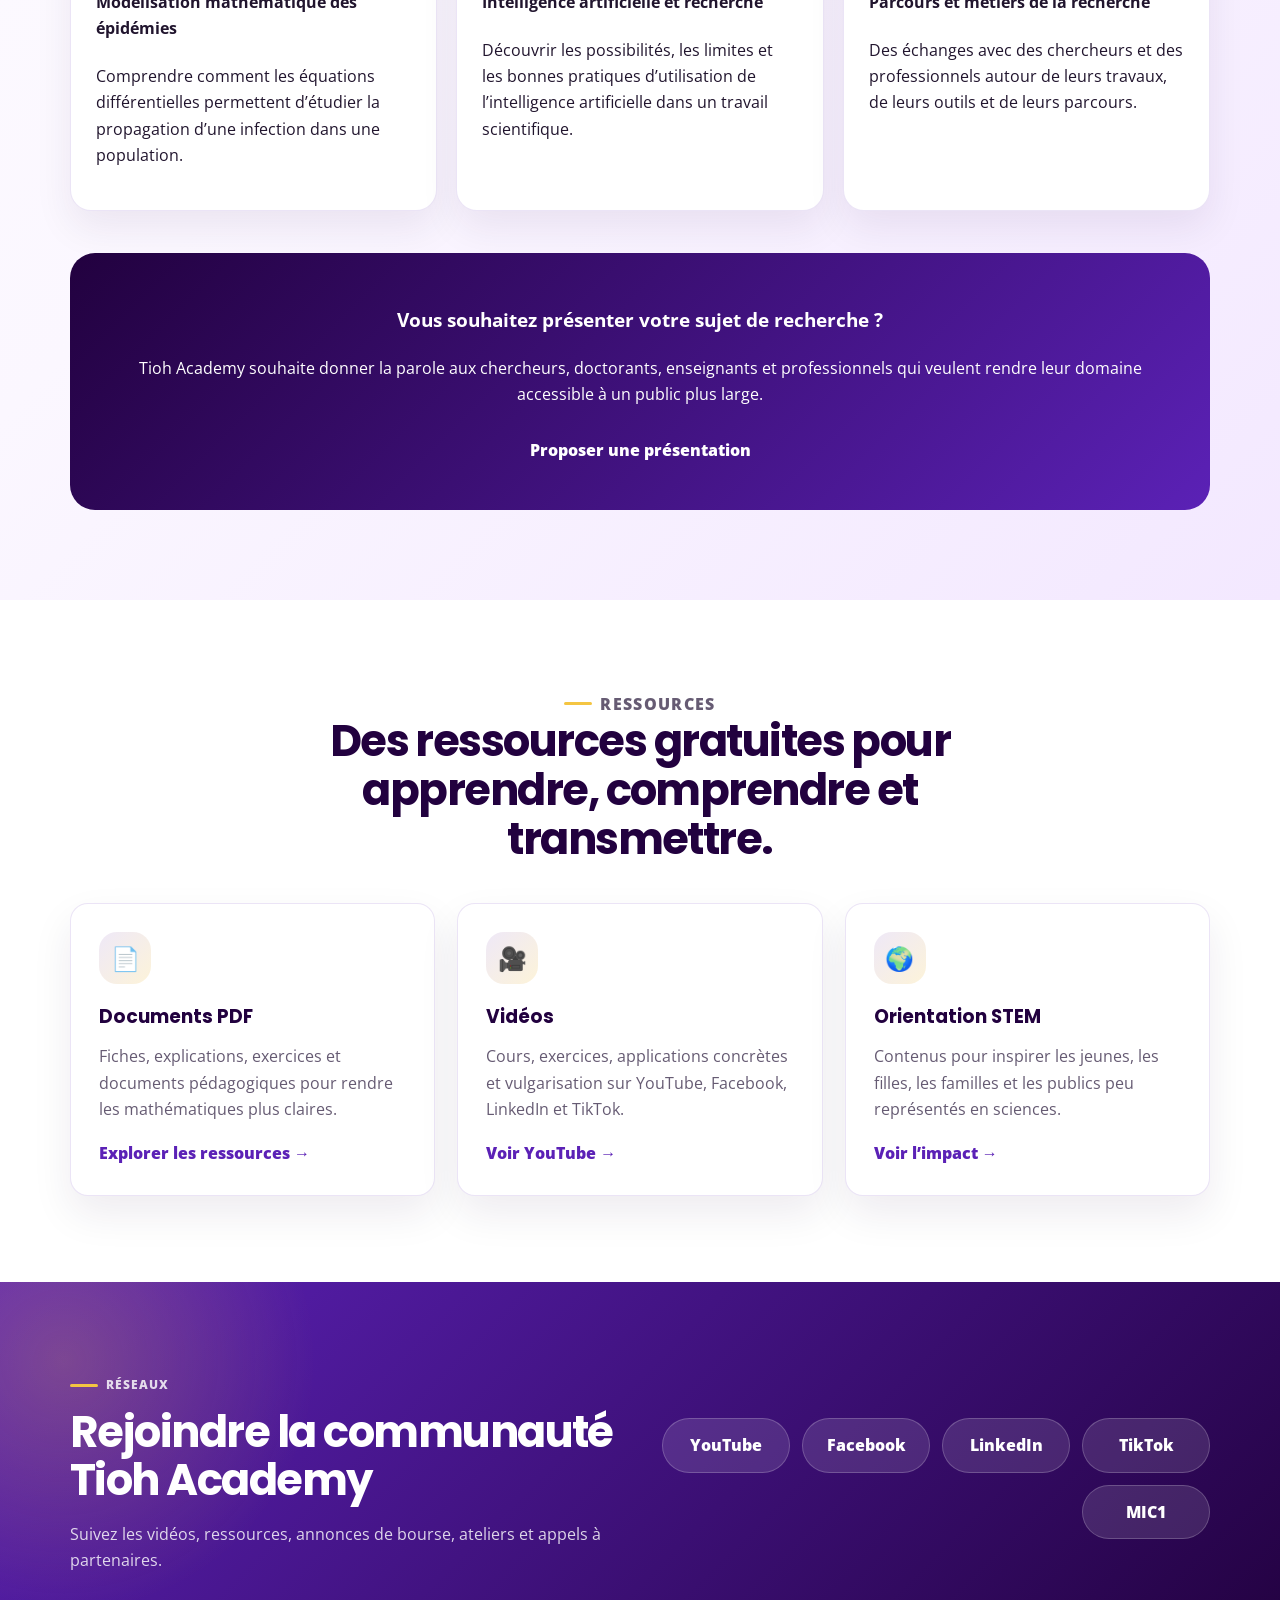
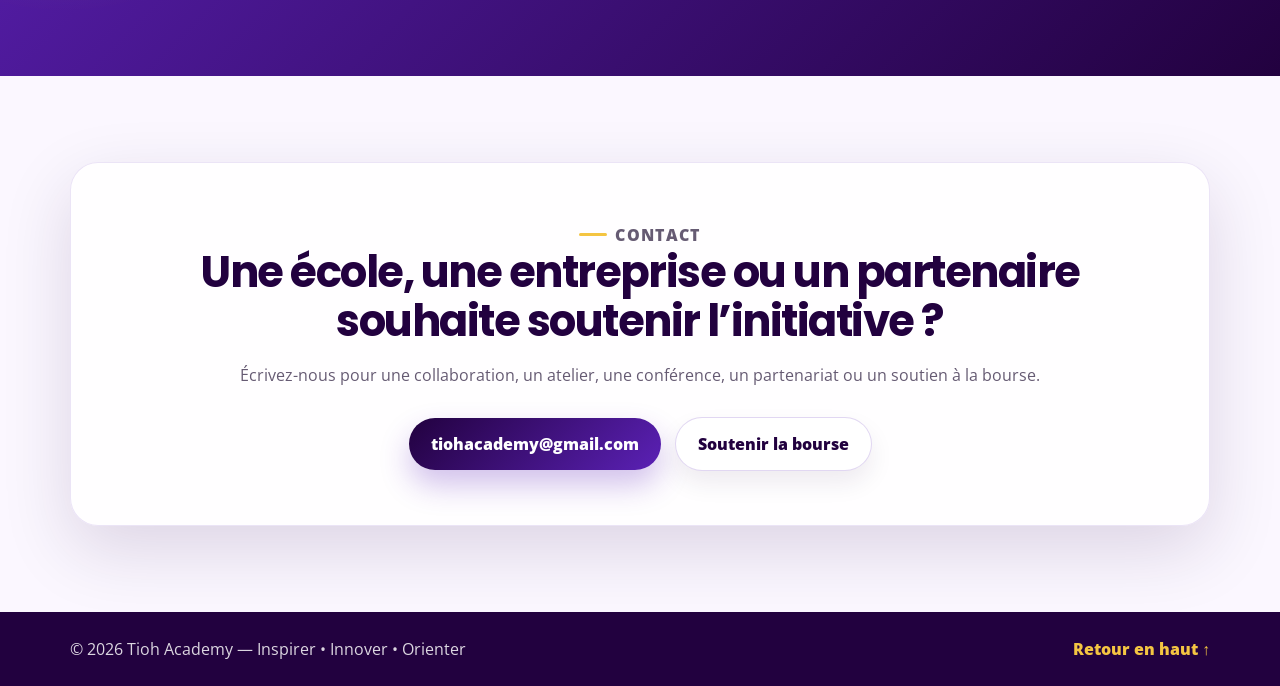
==== commit 9a8bc2f6: "Update index.html" ====
--- a/index.html
+++ b/index.html
@@ -29,6 +29,7 @@
         <a href="#impact">Impact</a>
         <a href="#activites">Activités</a>
         <a href="#ressources">Ressources</a>
+        <a href="#recherche">Recherche</a>
         <a href="#contact">Contact</a>
       </nav>
     </div>
@@ -188,6 +189,188 @@
         </div>
       </div>
     </section>
+
+    <!-- ================================
+     SECTION RECHERCHE
+================================ -->
+
+<section id="recherche" class="research-section">
+  <div class="research-container">
+
+    <div class="research-heading reveal">
+      <p class="research-eyebrow">
+        Recherche • Modélisation • Rencontres scientifiques
+      </p>
+
+      <h2>
+        Comprendre la recherche à travers celles et ceux qui la font.
+      </h2>
+
+      <p>
+        Des présentations accessibles pour découvrir des sujets scientifiques,
+        comprendre les outils mathématiques utilisés et retrouver les vidéos
+        ainsi que les supports PDF.
+      </p>
+    </div>
+
+    <!-- Sujet principal -->
+    <article class="research-feature reveal">
+
+      <div class="research-visual">
+        <div class="research-visual-content">
+          <span class="research-badge">Première présentation</span>
+
+          <h3>Comprendre la dynamique transiente</h3>
+
+          <p>
+            Résilience, réactivité, valeurs propres et amplification maximale
+            autour d’un équilibre.
+          </p>
+        </div>
+      </div>
+
+      <div class="research-content">
+        <p class="research-eyebrow">Systèmes dynamiques</p>
+
+        <h3>
+          Un système stable peut-il d’abord amplifier une perturbation ?
+        </h3>
+
+        <p>
+          La stabilité asymptotique décrit le comportement d’un système à long
+          terme. Elle ne suffit cependant pas toujours pour comprendre ce qui
+          se produit immédiatement après une perturbation.
+        </p>
+
+        <p>
+          Cette présentation s’intéresse à la dynamique transiente autour d’un
+          équilibre. Elle montre comment mesurer la vitesse de retour vers
+          l’équilibre, la croissance initiale d’une perturbation et
+          l’amplification maximale possible avant le retour du système.
+        </p>
+
+        <div class="research-equations">
+
+          <div class="research-equation">
+            <strong>Résilience asymptotique</strong>
+            <span>
+              r = − max Re(λ<sub>i</sub>(A))
+            </span>
+          </div>
+
+          <div class="research-equation">
+            <strong>Réactivité</strong>
+            <span>
+              ρ = λ<sub>max</sub>
+              ((A + A<sup>T</sup>)/2)
+            </span>
+          </div>
+
+          <div class="research-equation">
+            <strong>Amplification maximale</strong>
+            <span>
+              G<sub>max</sub> =
+              max<sub>t ≥ 0</sub>
+              ‖e<sup>At</sup>‖<sub>2</sub>
+            </span>
+          </div>
+
+        </div>
+
+        <div class="research-actions">
+
+          <!-- Remplace ce lien par le lien exact de la vidéo -->
+          <a
+            class="research-btn research-btn-video"
+            href="https://www.youtube.com/@tiohacademy"
+            target="_blank"
+            rel="noopener noreferrer"
+          >
+            ▶ Regarder la vidéo
+          </a>
+
+          <!-- Vérifie le nom et l’emplacement exacts du PDF -->
+          <a
+            class="research-btn research-btn-pdf"
+            href="pdfs/live_stabilite_resilience_tioh.pdf"
+            target="_blank"
+            rel="noopener noreferrer"
+          >
+            ↓ Télécharger le PDF
+          </a>
+
+        </div>
+      </div>
+    </article>
+
+    <!-- Futures présentations -->
+    <div class="research-coming-title reveal">
+      <h3>Prochaines rencontres scientifiques</h3>
+
+      <p>
+        Cette section sera enrichie par de nouvelles présentations,
+        des interviews et des collaborations avec des chercheurs.
+      </p>
+    </div>
+
+    <div class="research-grid">
+
+      <article class="research-card reveal">
+        <span class="research-card-number">01</span>
+
+        <h4>Modélisation mathématique des épidémies</h4>
+
+        <p>
+          Comprendre comment les équations différentielles permettent
+          d’étudier la propagation d’une infection dans une population.
+        </p>
+      </article>
+
+      <article class="research-card reveal">
+        <span class="research-card-number">02</span>
+
+        <h4>Intelligence artificielle et recherche</h4>
+
+        <p>
+          Découvrir les possibilités, les limites et les bonnes pratiques
+          d’utilisation de l’intelligence artificielle dans un travail
+          scientifique.
+        </p>
+      </article>
+
+      <article class="research-card reveal">
+        <span class="research-card-number">03</span>
+
+        <h4>Parcours et métiers de la recherche</h4>
+
+        <p>
+          Des échanges avec des chercheurs et des professionnels autour de
+          leurs travaux, de leurs outils et de leurs parcours.
+        </p>
+      </article>
+
+    </div>
+
+    <!-- Invitation -->
+    <div class="research-invitation reveal">
+      <h3>Vous souhaitez présenter votre sujet de recherche ?</h3>
+
+      <p>
+        Tioh Academy souhaite donner la parole aux chercheurs, doctorants,
+        enseignants et professionnels qui veulent rendre leur domaine
+        accessible à un public plus large.
+      </p>
+
+      <a
+        class="research-btn research-btn-contact"
+        href="mailto:tiohacademy@gmail.com?subject=Proposition%20de%20présentation%20scientifique"
+      >
+        Proposer une présentation
+      </a>
+    </div>
+
+  </div>
+</section>
 
     <section id="ressources" class="section resources-section">
       <div class="container">
--- a/style.css
+++ b/style.css
@@ -895,3 +895,520 @@
     align-items: flex-start;
   }
 }
+
+/* ================================
+   Page Ressources
+================================ */
+.main-nav a.active {
+  color: var(--tioh-purple);
+  background: var(--tioh-lavender);
+}
+
+.page-hero {
+  position: relative;
+  overflow: hidden;
+  padding: 92px 0 76px;
+  background:
+    radial-gradient(circle at 7% 12%, rgba(244, 197, 66, 0.25), transparent 26%),
+    radial-gradient(circle at 93% 6%, rgba(14, 165, 166, 0.20), transparent 26%),
+    linear-gradient(135deg, #ffffff 0%, #fbf7ff 42%, #f3e8ff 100%);
+}
+
+.page-hero::before {
+  content: '';
+  position: absolute;
+  inset: 0;
+  background-image:
+    linear-gradient(rgba(91, 33, 182, 0.05) 1px, transparent 1px),
+    linear-gradient(90deg, rgba(91, 33, 182, 0.05) 1px, transparent 1px);
+  background-size: 42px 42px;
+  mask-image: linear-gradient(to bottom, black, transparent 82%);
+}
+
+.page-hero-grid {
+  position: relative;
+  z-index: 1;
+  display: grid;
+  grid-template-columns: 1.05fr 0.95fr;
+  gap: 42px;
+  align-items: center;
+}
+
+.page-hero h1,
+.resource-feature-card h2,
+.library-copy h2,
+.publication-item h3,
+.method-card h3,
+.platform-card h3 {
+  font-family: 'Poppins', sans-serif;
+}
+
+.page-hero h1 {
+  margin: 0;
+  max-width: 780px;
+  color: var(--tioh-navy);
+  font-size: clamp(2.45rem, 4.8vw, 4.6rem);
+  line-height: 1.04;
+  letter-spacing: -0.05em;
+}
+
+.resource-feature-card {
+  position: relative;
+  overflow: hidden;
+  padding: 30px;
+  border-radius: var(--radius-lg);
+  background: rgba(255, 255, 255, 0.92);
+  border: 1px solid rgba(91, 33, 182, 0.12);
+  box-shadow: var(--shadow);
+}
+
+.resource-feature-card::before {
+  content: '';
+  position: absolute;
+  inset: 0 0 auto;
+  height: 8px;
+  background: linear-gradient(90deg, var(--tioh-gold), var(--tioh-teal), var(--tioh-purple));
+}
+
+.resource-feature-card h2 {
+  margin: 18px 0 12px;
+  color: var(--tioh-navy);
+  font-size: clamp(1.7rem, 2.4vw, 2.3rem);
+  line-height: 1.1;
+}
+
+.resource-feature-card p {
+  color: var(--muted);
+  margin: 0 0 24px;
+}
+
+.resources-page-section {
+  background: var(--white);
+}
+
+.resource-grid {
+  display: grid;
+  grid-template-columns: repeat(4, 1fr);
+  gap: 20px;
+}
+
+.resource-card {
+  position: relative;
+  overflow: hidden;
+  min-height: 295px;
+  padding: 25px;
+  border-radius: var(--radius-md);
+  background: linear-gradient(180deg, var(--tioh-light), #ffffff);
+  border: 1px solid rgba(91, 33, 182, 0.12);
+  box-shadow: 0 18px 40px rgba(34, 1, 63, 0.08);
+  transition: 0.2s ease;
+}
+
+.resource-card::after {
+  content: '';
+  position: absolute;
+  right: -40px;
+  bottom: -40px;
+  width: 110px;
+  height: 110px;
+  border-radius: 50%;
+  background: rgba(244, 197, 66, 0.18);
+}
+
+.resource-card:hover {
+  transform: translateY(-6px);
+  box-shadow: var(--shadow);
+}
+
+.resource-icon {
+  display: inline-grid;
+  place-items: center;
+  width: 54px;
+  height: 54px;
+  margin-bottom: 15px;
+  border-radius: 18px;
+  background: linear-gradient(135deg, rgba(91, 33, 182, 0.12), rgba(244, 197, 66, 0.22));
+  font-size: 1.5rem;
+}
+
+.resource-type {
+  display: inline-flex;
+  margin-bottom: 10px;
+  padding: 5px 10px;
+  border-radius: 999px;
+  color: var(--tioh-purple);
+  background: var(--tioh-lavender);
+  font-size: 0.75rem;
+  font-weight: 800;
+}
+
+.resource-card h3 {
+  margin: 0 0 10px;
+  color: var(--tioh-navy);
+  font-family: 'Poppins', sans-serif;
+  font-size: 1.22rem;
+  line-height: 1.15;
+}
+
+.resource-card p {
+  margin: 0 0 20px;
+  color: var(--muted);
+}
+
+.resource-card strong {
+  color: var(--tioh-purple);
+}
+
+.library-section {
+  color: var(--white);
+  background:
+    radial-gradient(circle at 10% 18%, rgba(244, 197, 66, 0.28), transparent 25%),
+    radial-gradient(circle at 92% 12%, rgba(14, 165, 166, 0.22), transparent 25%),
+    linear-gradient(135deg, var(--tioh-navy), var(--tioh-purple));
+}
+
+.library-grid {
+  display: grid;
+  grid-template-columns: 0.9fr 1.1fr;
+  gap: 38px;
+  align-items: center;
+}
+
+.library-copy h2 {
+  margin: 0 0 16px;
+  color: var(--white);
+  font-size: clamp(2rem, 3.4vw, 3.15rem);
+  line-height: 1.12;
+  letter-spacing: -0.035em;
+}
+
+.library-copy p {
+  margin: 0 0 28px;
+  color: rgba(255, 255, 255, 0.82);
+}
+
+.publication-list {
+  display: grid;
+  gap: 16px;
+}
+
+.publication-item {
+  display: grid;
+  grid-template-columns: 62px 1fr;
+  gap: 16px;
+  align-items: start;
+  padding: 20px;
+  border-radius: 22px;
+  background: rgba(255, 255, 255, 0.12);
+  border: 1px solid rgba(255, 255, 255, 0.18);
+  transition: 0.18s ease;
+}
+
+.publication-item:hover {
+  background: rgba(255, 255, 255, 0.18);
+  transform: translateX(4px);
+}
+
+.publication-item span {
+  display: grid;
+  place-items: center;
+  width: 56px;
+  height: 56px;
+  border-radius: 18px;
+  background: var(--tioh-gold);
+  color: var(--tioh-navy);
+  font-size: 1.4rem;
+}
+
+.publication-item h3 {
+  margin: 0 0 6px;
+  color: var(--white);
+  font-size: 1.08rem;
+}
+
+.publication-item p {
+  margin: 0;
+  color: rgba(255, 255, 255, 0.80);
+}
+
+.method-section {
+  background:
+    radial-gradient(circle at 8% 18%, rgba(229, 139, 182, 0.16), transparent 22%),
+    var(--tioh-light);
+}
+
+.method-grid {
+  display: grid;
+  grid-template-columns: repeat(4, 1fr);
+  gap: 18px;
+}
+
+.method-card {
+  padding: 26px;
+  border-radius: var(--radius-md);
+  background: var(--white);
+  border: 1px solid rgba(91, 33, 182, 0.12);
+  box-shadow: 0 18px 40px rgba(34, 1, 63, 0.08);
+}
+
+.method-card span {
+  display: grid;
+  place-items: center;
+  width: 42px;
+  height: 42px;
+  border-radius: 50%;
+  margin-bottom: 18px;
+  color: var(--tioh-navy);
+  background: var(--tioh-gold);
+  font-family: 'Poppins', sans-serif;
+  font-weight: 800;
+}
+
+.method-card h3 {
+  margin: 0 0 10px;
+  color: var(--tioh-navy);
+}
+
+.method-card p {
+  margin: 0;
+  color: var(--muted);
+}
+
+.platform-section {
+  background: var(--white);
+}
+
+.platform-grid {
+  display: grid;
+  grid-template-columns: repeat(3, 1fr);
+  gap: 18px;
+}
+
+.platform-card {
+  padding: 24px;
+  border-radius: var(--radius-md);
+  background: linear-gradient(180deg, #ffffff, var(--tioh-light));
+  border: 1px solid rgba(91, 33, 182, 0.12);
+  box-shadow: 0 16px 35px rgba(34, 1, 63, 0.07);
+  transition: 0.18s ease;
+}
+
+.platform-card:hover {
+  transform: translateY(-5px);
+  box-shadow: var(--shadow);
+}
+
+.platform-card span {
+  display: inline-grid;
+  place-items: center;
+  width: 48px;
+  height: 48px;
+  margin-bottom: 14px;
+  border-radius: 16px;
+  background: var(--tioh-lavender);
+  font-size: 1.32rem;
+}
+
+.platform-card h3 {
+  margin: 0 0 8px;
+  color: var(--tioh-navy);
+}
+
+.platform-card p {
+  margin: 0;
+  color: var(--muted);
+}
+
+.resource-cta-section {
+  background: var(--tioh-light);
+}
+
+@media (max-width: 1080px) {
+  .resource-grid,
+  .method-grid {
+    grid-template-columns: repeat(2, 1fr);
+  }
+}
+
+@media (max-width: 980px) {
+  .page-hero-grid,
+  .library-grid {
+    grid-template-columns: 1fr;
+  }
+
+  .platform-grid {
+    grid-template-columns: repeat(2, 1fr);
+  }
+}
+
+@media (max-width: 640px) {
+  .page-hero {
+    padding: 58px 0 52px;
+  }
+
+  .resource-grid,
+  .method-grid,
+  .platform-grid {
+    grid-template-columns: 1fr;
+  }
+
+  .resource-card {
+    min-height: auto;
+  }
+
+  .publication-item {
+    grid-template-columns: 1fr;
+  }
+}
+
+/* ================================
+   SECTION RECHERCHE
+================================ */
+
+.research-section {
+  position: relative;
+  overflow: hidden;
+  padding: 90px 0;
+  background:
+    radial-gradient(circle at 8% 12%, rgba(244, 197, 66, 0.22), transparent 25%),
+    radial-gradient(circle at 92% 10%, rgba(91, 33, 182, 0.16), transparent 28%),
+    linear-gradient(135deg, #ffffff 0%, var(--tioh-light) 55%, var(--tioh-lavender) 100%);
+}
+
+.research-container {
+  position: relative;
+  z-index: 1;
+  width: min(1140px, calc(100% - 36px));
+  margin: 0 auto;
+}
+
+.research-heading {
+  max-width: 790px;
+  margin: 0 auto 42px;
+  text-align: center;
+}
+
+.research-heading h2 {
+  margin: 0 0 16px;
+  color: var(--tioh-navy);
+  font-family: "Poppins", sans-serif;
+  font-size: clamp(2.15rem, 4vw, 3.6rem);
+  line-height: 1.08;
+}
+
+.research-feature {
+  display: grid;
+  grid-template-columns: 0.92fr 1.08fr;
+  gap: 34px;
+  padding: 18px;
+  border: 1px solid rgba(91, 33, 182, 0.13);
+  border-radius: 30px;
+  background: rgba(255, 255, 255, 0.93);
+  box-shadow: var(--shadow);
+}
+
+.research-visual {
+  min-height: 430px;
+  display: flex;
+  align-items: flex-end;
+  padding: 28px;
+  border-radius: 23px;
+  color: white;
+  background: linear-gradient(145deg, #160025, var(--tioh-navy), var(--tioh-purple));
+}
+
+.research-content {
+  padding: 24px 20px 24px 8px;
+}
+
+.research-equations {
+  display: grid;
+  gap: 11px;
+  margin: 22px 0;
+}
+
+.research-equation {
+  padding: 15px 17px;
+  border-left: 4px solid var(--tioh-gold);
+  border-radius: 14px;
+  color: var(--tioh-navy);
+  background: var(--tioh-light);
+}
+
+.research-actions {
+  display: flex;
+  flex-wrap: wrap;
+  gap: 12px;
+  margin-top: 24px;
+}
+
+.research-btn {
+  display: inline-flex;
+  align-items: center;
+  justify-content: center;
+  padding: 13px 21px;
+  border-radius: 999px;
+  font-weight: 800;
+}
+
+.research-btn-video {
+  color: white;
+  background: linear-gradient(135deg, var(--tioh-navy), var(--tioh-purple));
+}
+
+.research-btn-pdf {
+  color: var(--tioh-navy);
+  background: var(--tioh-gold);
+}
+
+.research-grid {
+  display: grid;
+  grid-template-columns: repeat(3, 1fr);
+  gap: 19px;
+  margin-top: 25px;
+}
+
+.research-card {
+  padding: 25px;
+  border: 1px solid rgba(91, 33, 182, 0.12);
+  border-radius: 21px;
+  background: white;
+  box-shadow: 0 17px 38px rgba(34, 1, 63, 0.075);
+}
+
+.research-invitation {
+  margin-top: 42px;
+  padding: 34px;
+  text-align: center;
+  border-radius: 25px;
+  color: white;
+  background: linear-gradient(135deg, var(--tioh-navy), var(--tioh-purple));
+}
+
+@media (max-width: 920px) {
+  .research-feature {
+    grid-template-columns: 1fr;
+  }
+
+  .research-grid {
+    grid-template-columns: 1fr 1fr;
+  }
+}
+
+@media (max-width: 640px) {
+  .research-section {
+    padding: 64px 0;
+  }
+
+  .research-grid {
+    grid-template-columns: 1fr;
+  }
+
+  .research-actions {
+    flex-direction: column;
+  }
+
+  .research-btn {
+    width: 100%;
+  }
+}
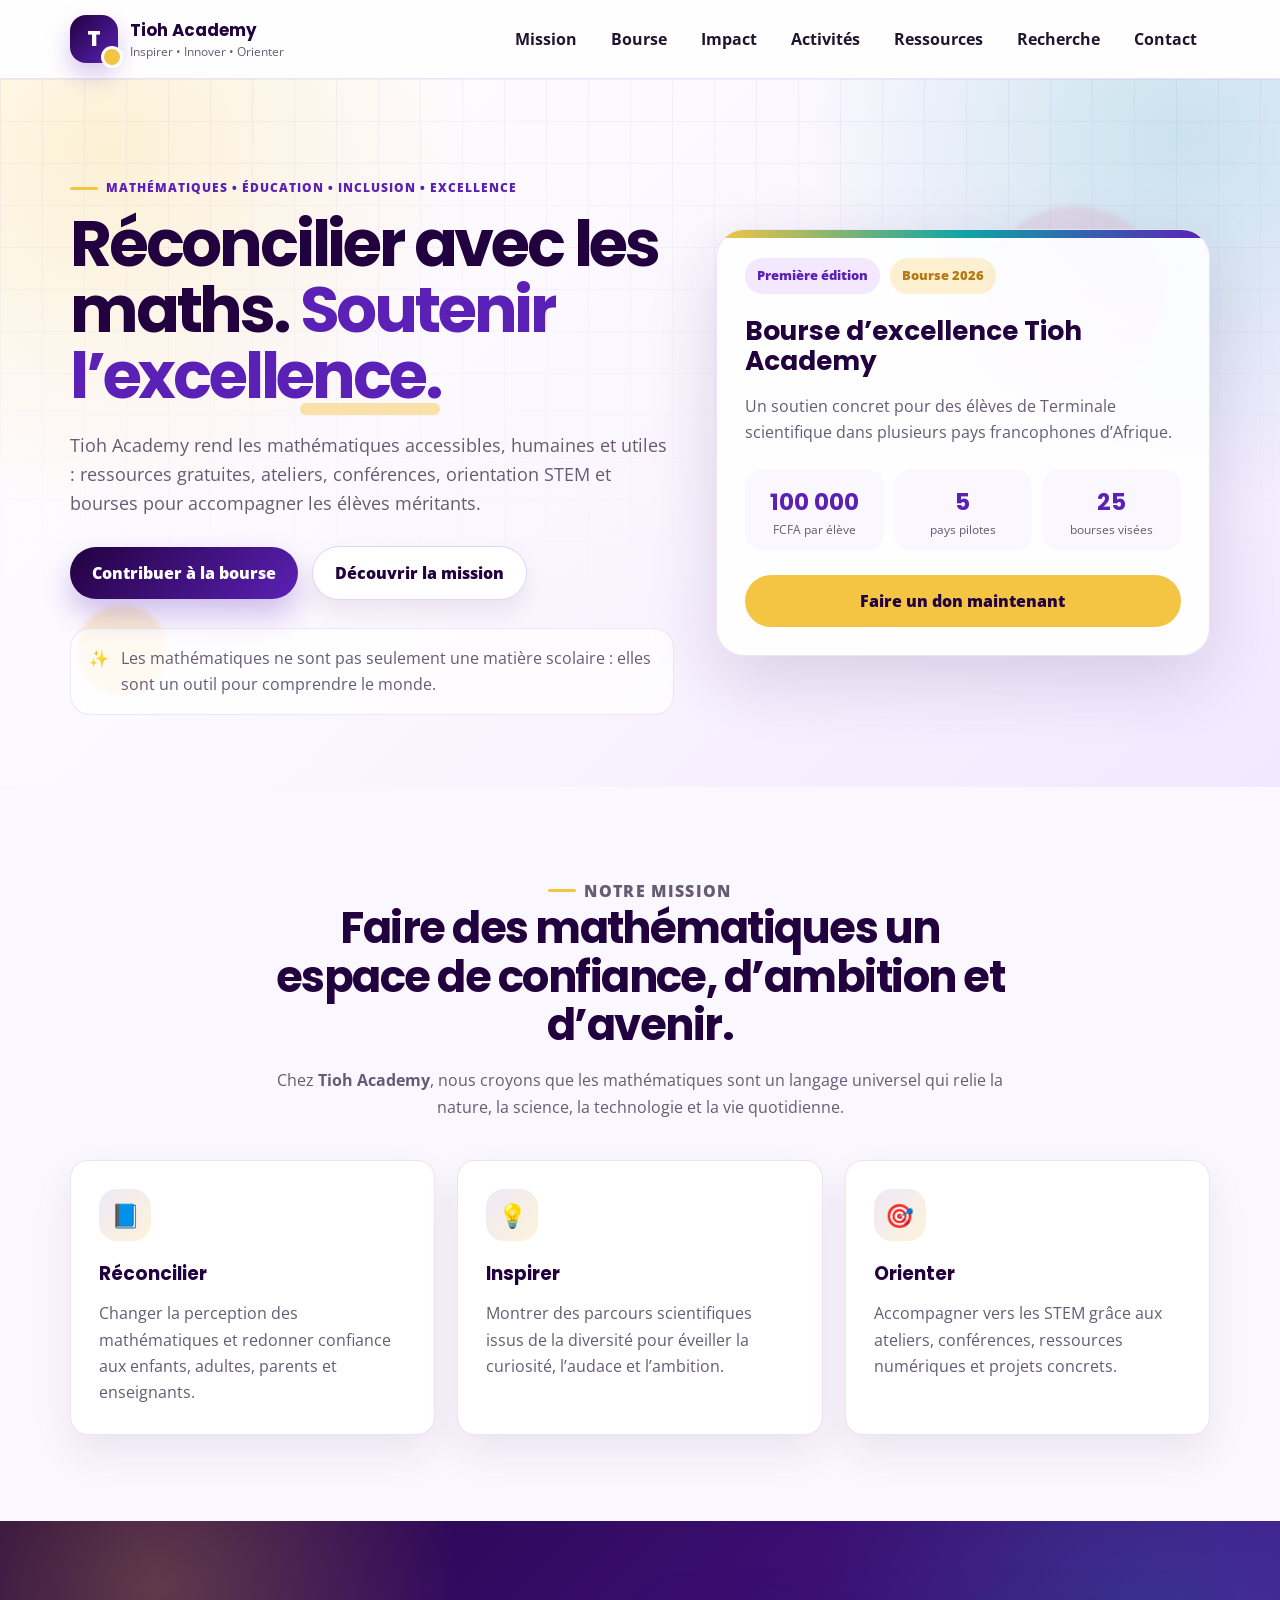
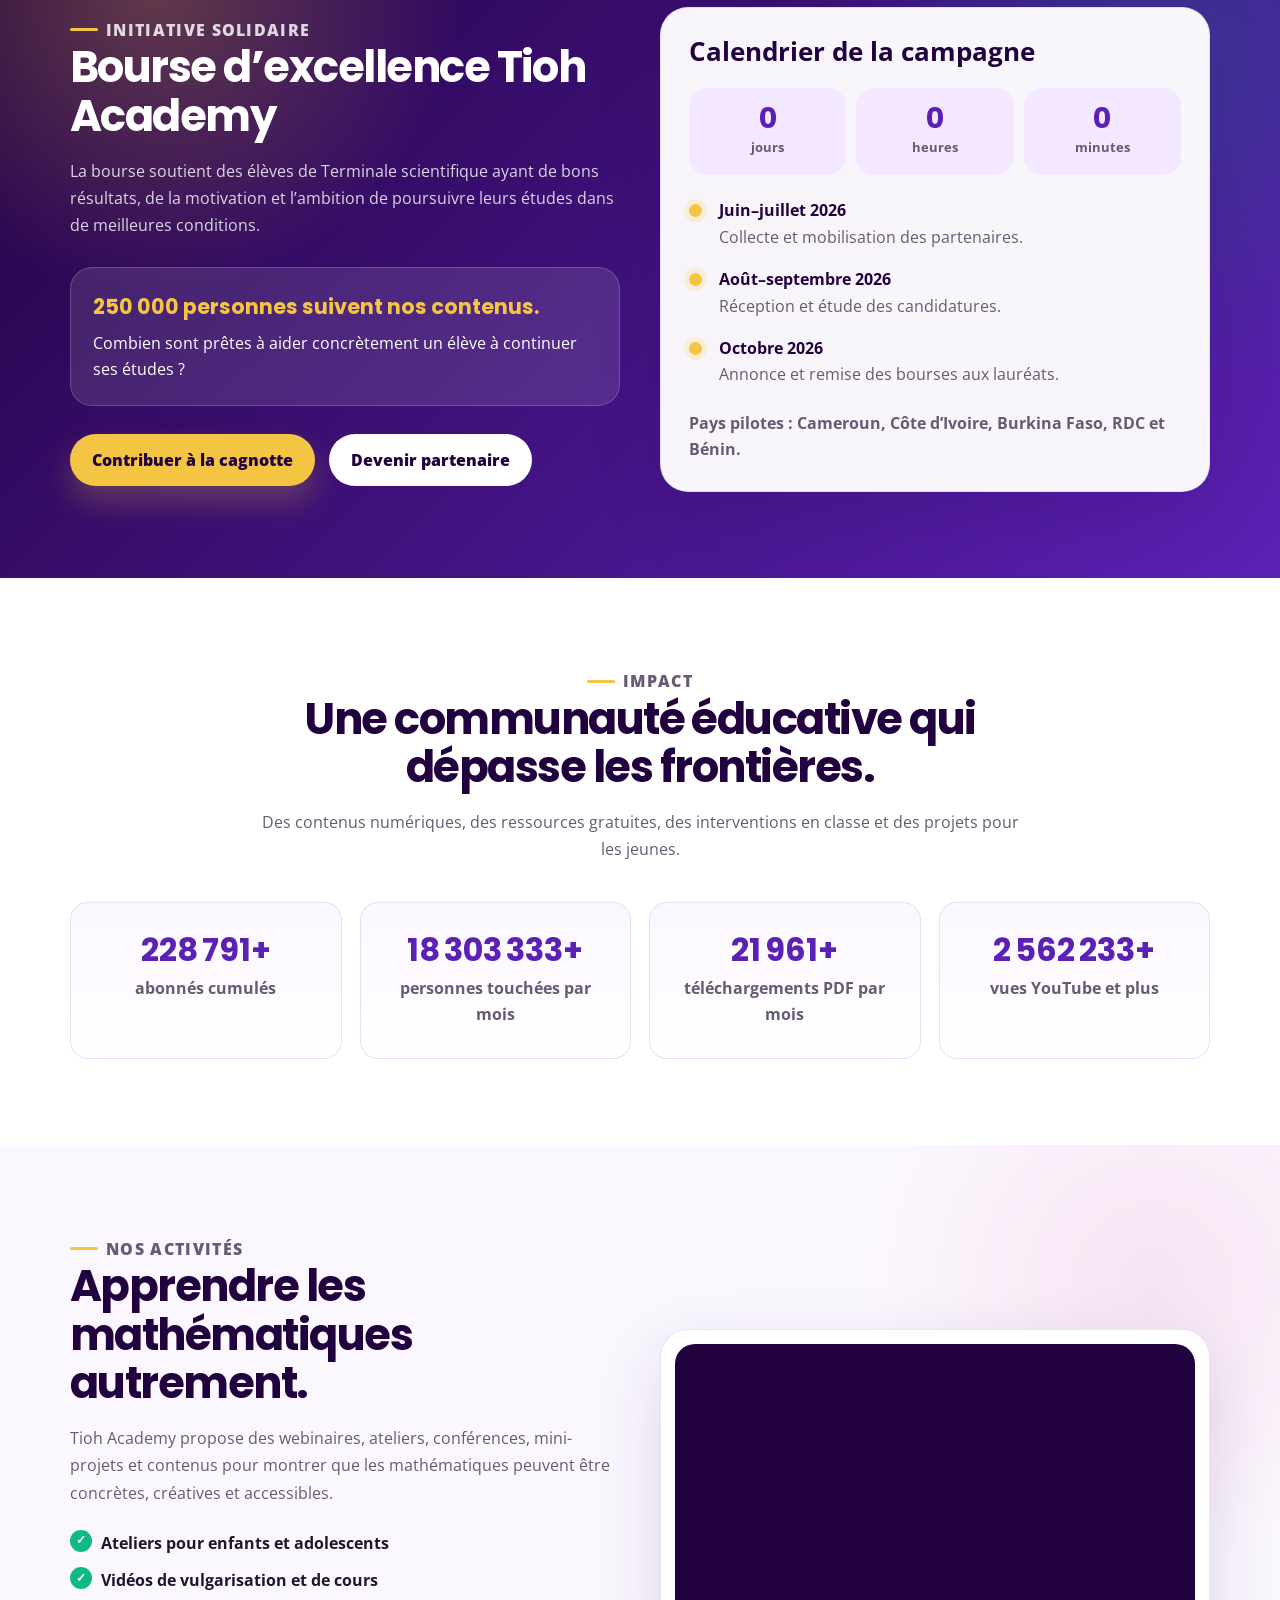
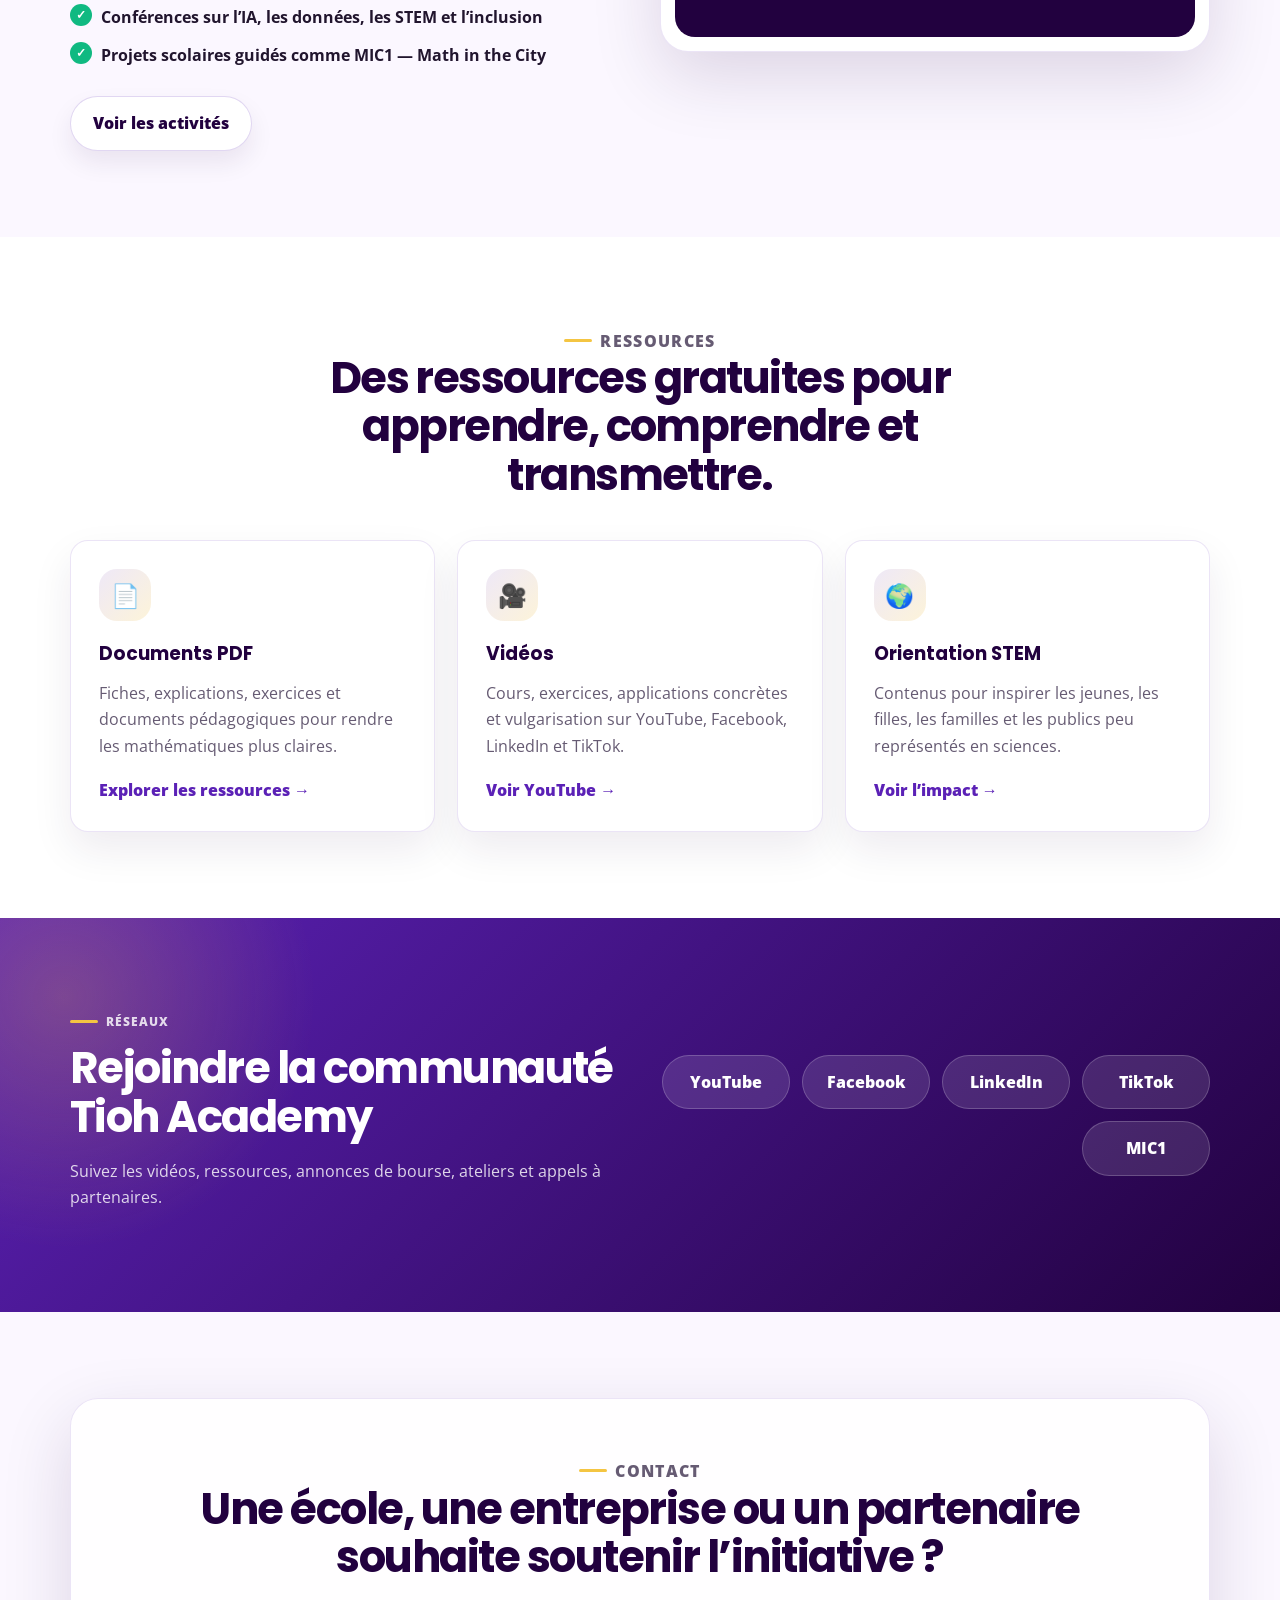
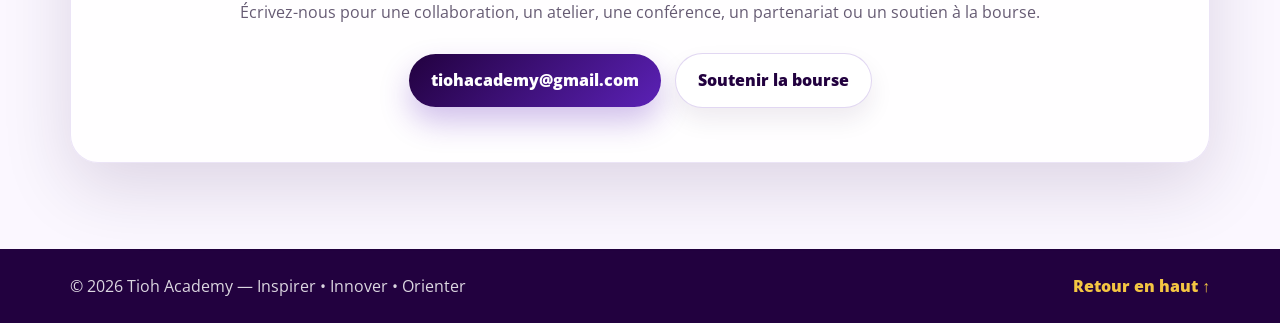
==== commit b236aa1d: "Add files via upload" ====
--- a/index.html
+++ b/index.html
@@ -26,10 +26,10 @@
       <nav class="main-nav" aria-label="Navigation principale">
         <a href="#missions">Mission</a>
         <a href="#bourse">Bourse</a>
-        <a href="#impact">Impact</a>
-        <a href="#activites">Activités</a>
-        <a href="#ressources">Ressources</a>
-        <a href="#recherche">Recherche</a>
+        <a href="impact.html">Impact</a>
+        <a href="activites.html">Activités</a>
+        <a href="ressources.html">Ressources</a>
+        <a href="recherche.html">Recherche</a>
         <a href="#contact">Contact</a>
       </nav>
     </div>
@@ -189,188 +189,6 @@
         </div>
       </div>
     </section>
-
-    <!-- ================================
-     SECTION RECHERCHE
-================================ -->
-
-<section id="recherche" class="research-section">
-  <div class="research-container">
-
-    <div class="research-heading reveal">
-      <p class="research-eyebrow">
-        Recherche • Modélisation • Rencontres scientifiques
-      </p>
-
-      <h2>
-        Comprendre la recherche à travers celles et ceux qui la font.
-      </h2>
-
-      <p>
-        Des présentations accessibles pour découvrir des sujets scientifiques,
-        comprendre les outils mathématiques utilisés et retrouver les vidéos
-        ainsi que les supports PDF.
-      </p>
-    </div>
-
-    <!-- Sujet principal -->
-    <article class="research-feature reveal">
-
-      <div class="research-visual">
-        <div class="research-visual-content">
-          <span class="research-badge">Première présentation</span>
-
-          <h3>Comprendre la dynamique transiente</h3>
-
-          <p>
-            Résilience, réactivité, valeurs propres et amplification maximale
-            autour d’un équilibre.
-          </p>
-        </div>
-      </div>
-
-      <div class="research-content">
-        <p class="research-eyebrow">Systèmes dynamiques</p>
-
-        <h3>
-          Un système stable peut-il d’abord amplifier une perturbation ?
-        </h3>
-
-        <p>
-          La stabilité asymptotique décrit le comportement d’un système à long
-          terme. Elle ne suffit cependant pas toujours pour comprendre ce qui
-          se produit immédiatement après une perturbation.
-        </p>
-
-        <p>
-          Cette présentation s’intéresse à la dynamique transiente autour d’un
-          équilibre. Elle montre comment mesurer la vitesse de retour vers
-          l’équilibre, la croissance initiale d’une perturbation et
-          l’amplification maximale possible avant le retour du système.
-        </p>
-
-        <div class="research-equations">
-
-          <div class="research-equation">
-            <strong>Résilience asymptotique</strong>
-            <span>
-              r = − max Re(λ<sub>i</sub>(A))
-            </span>
-          </div>
-
-          <div class="research-equation">
-            <strong>Réactivité</strong>
-            <span>
-              ρ = λ<sub>max</sub>
-              ((A + A<sup>T</sup>)/2)
-            </span>
-          </div>
-
-          <div class="research-equation">
-            <strong>Amplification maximale</strong>
-            <span>
-              G<sub>max</sub> =
-              max<sub>t ≥ 0</sub>
-              ‖e<sup>At</sup>‖<sub>2</sub>
-            </span>
-          </div>
-
-        </div>
-
-        <div class="research-actions">
-
-          <!-- Remplace ce lien par le lien exact de la vidéo -->
-          <a
-            class="research-btn research-btn-video"
-            href="https://www.youtube.com/@tiohacademy"
-            target="_blank"
-            rel="noopener noreferrer"
-          >
-            ▶ Regarder la vidéo
-          </a>
-
-          <!-- Vérifie le nom et l’emplacement exacts du PDF -->
-          <a
-            class="research-btn research-btn-pdf"
-            href="pdfs/live_stabilite_resilience_tioh.pdf"
-            target="_blank"
-            rel="noopener noreferrer"
-          >
-            ↓ Télécharger le PDF
-          </a>
-
-        </div>
-      </div>
-    </article>
-
-    <!-- Futures présentations -->
-    <div class="research-coming-title reveal">
-      <h3>Prochaines rencontres scientifiques</h3>
-
-      <p>
-        Cette section sera enrichie par de nouvelles présentations,
-        des interviews et des collaborations avec des chercheurs.
-      </p>
-    </div>
-
-    <div class="research-grid">
-
-      <article class="research-card reveal">
-        <span class="research-card-number">01</span>
-
-        <h4>Modélisation mathématique des épidémies</h4>
-
-        <p>
-          Comprendre comment les équations différentielles permettent
-          d’étudier la propagation d’une infection dans une population.
-        </p>
-      </article>
-
-      <article class="research-card reveal">
-        <span class="research-card-number">02</span>
-
-        <h4>Intelligence artificielle et recherche</h4>
-
-        <p>
-          Découvrir les possibilités, les limites et les bonnes pratiques
-          d’utilisation de l’intelligence artificielle dans un travail
-          scientifique.
-        </p>
-      </article>
-
-      <article class="research-card reveal">
-        <span class="research-card-number">03</span>
-
-        <h4>Parcours et métiers de la recherche</h4>
-
-        <p>
-          Des échanges avec des chercheurs et des professionnels autour de
-          leurs travaux, de leurs outils et de leurs parcours.
-        </p>
-      </article>
-
-    </div>
-
-    <!-- Invitation -->
-    <div class="research-invitation reveal">
-      <h3>Vous souhaitez présenter votre sujet de recherche ?</h3>
-
-      <p>
-        Tioh Academy souhaite donner la parole aux chercheurs, doctorants,
-        enseignants et professionnels qui veulent rendre leur domaine
-        accessible à un public plus large.
-      </p>
-
-      <a
-        class="research-btn research-btn-contact"
-        href="mailto:tiohacademy@gmail.com?subject=Proposition%20de%20présentation%20scientifique"
-      >
-        Proposer une présentation
-      </a>
-    </div>
-
-  </div>
-</section>
 
     <section id="ressources" class="section resources-section">
       <div class="container">
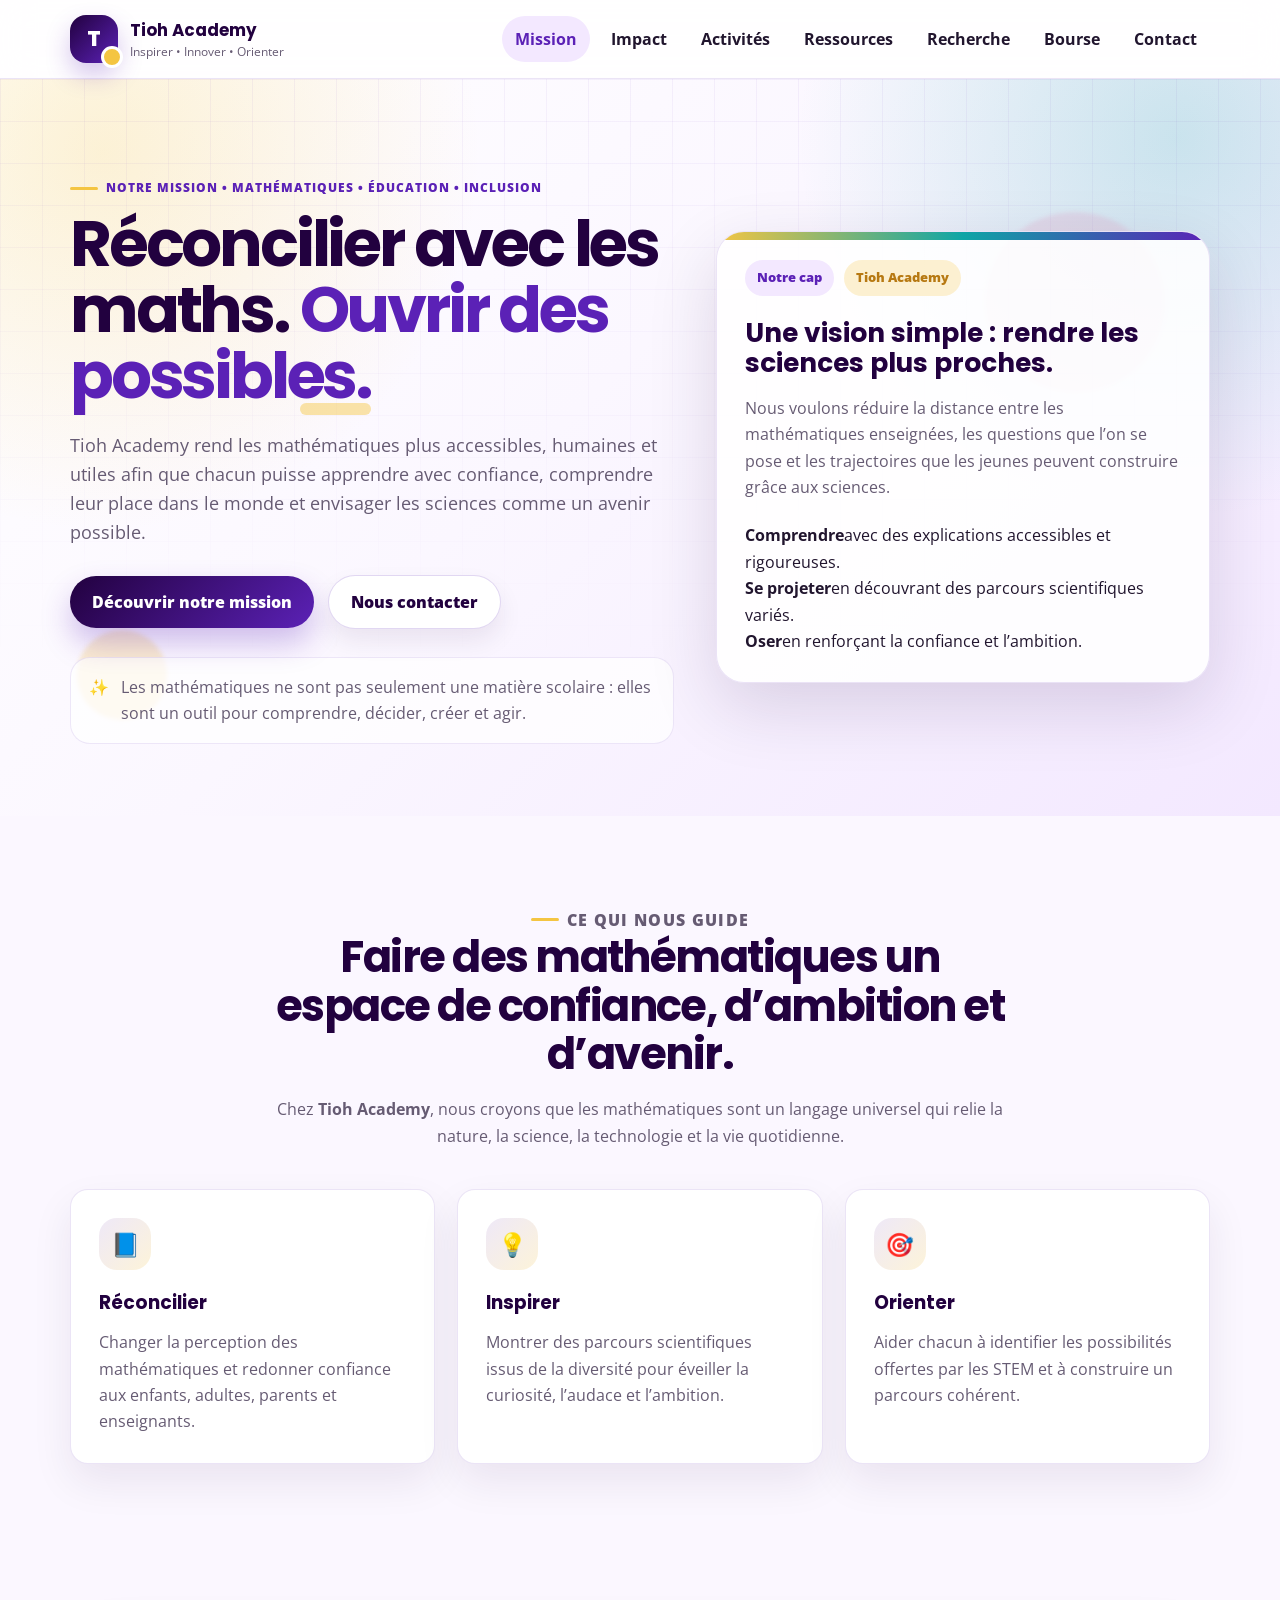
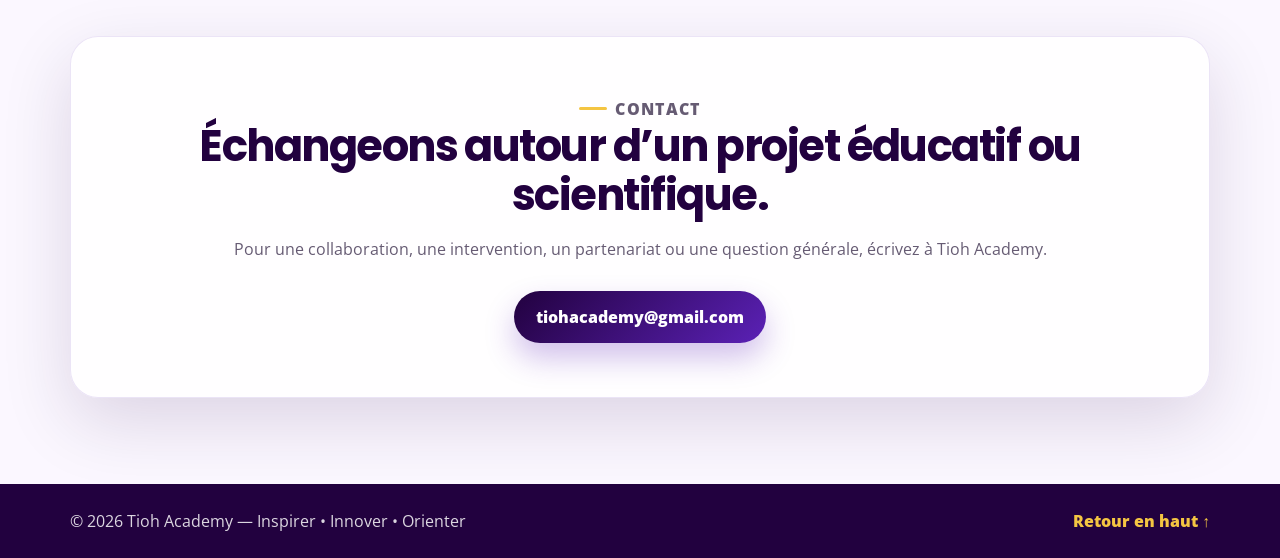
==== commit 3d1cbd63: "Add files via upload" ====
--- a/index.html
+++ b/index.html
@@ -3,8 +3,8 @@
 <head>
   <meta charset="UTF-8" />
   <meta name="viewport" content="width=device-width, initial-scale=1.0" />
-  <title>Tioh Academy — Mathématiques, inclusion et excellence</title>
-  <meta name="description" content="Tioh Academy réconcilie les publics avec les mathématiques, inspire les jeunes et soutient l'excellence scolaire grâce à des ressources, ateliers et bourses." />
+  <title>Mission — Tioh Academy</title>
+  <meta name="description" content="Découvrez la mission de Tioh Academy : rendre les mathématiques accessibles, humaines et utiles, renforcer la confiance et ouvrir les parcours scientifiques." />
   <link rel="stylesheet" href="style.css" />
   <link rel="preconnect" href="https://fonts.googleapis.com">
   <link rel="preconnect" href="https://fonts.gstatic.com" crossorigin>
@@ -13,7 +13,7 @@
 <body>
   <header class="site-header">
     <div class="container nav-wrap">
-      <a class="brand" href="#accueil" aria-label="Accueil Tioh Academy">
+      <a class="brand" href="#missions" aria-label="Mission Tioh Academy">
         <span class="brand-mark">T</span>
         <span>
           <strong>Tioh Academy</strong>
@@ -24,60 +24,62 @@
       <button class="menu-toggle" aria-label="Ouvrir le menu" aria-expanded="false">☰</button>
 
       <nav class="main-nav" aria-label="Navigation principale">
-        <a href="#missions">Mission</a>
-        <a href="#bourse">Bourse</a>
+        <a class="active" href="#missions">Mission</a>
         <a href="impact.html">Impact</a>
         <a href="activites.html">Activités</a>
         <a href="ressources.html">Ressources</a>
         <a href="recherche.html">Recherche</a>
+        <a href="bourse.html">Bourse</a>
         <a href="#contact">Contact</a>
       </nav>
     </div>
   </header>
 
   <main>
-    <section id="accueil" class="hero">
+    <section id="missions" class="hero">
       <div class="hero-shape hero-shape-one"></div>
       <div class="hero-shape hero-shape-two"></div>
       <div class="container hero-grid">
         <div class="hero-content reveal">
-          <p class="eyebrow">Mathématiques • Éducation • Inclusion • Excellence</p>
-          <h1>Réconcilier avec les maths. <span>Soutenir l’excellence.</span></h1>
+          <p class="eyebrow">Notre mission • Mathématiques • Éducation • Inclusion</p>
+          <h1>Réconcilier avec les maths. <span>Ouvrir des possibles.</span></h1>
           <p class="hero-lead">
-            Tioh Academy rend les mathématiques accessibles, humaines et utiles : ressources gratuites,
-            ateliers, conférences, orientation STEM et bourses pour accompagner les élèves méritants.
+            Tioh Academy rend les mathématiques plus accessibles, humaines et utiles afin que chacun puisse
+            apprendre avec confiance, comprendre leur place dans le monde et envisager les sciences comme un avenir possible.
           </p>
           <div class="hero-actions">
-            <a class="btn btn-primary" href="#bourse">Contribuer à la bourse</a>
-            <a class="btn btn-secondary" href="#missions">Découvrir la mission</a>
+            <a class="btn btn-primary" href="#mission-principes">Découvrir notre mission</a>
+            <a class="btn btn-secondary" href="#contact">Nous contacter</a>
           </div>
           <div class="hero-note">
             <span>✨</span>
-            <p>Les mathématiques ne sont pas seulement une matière scolaire : elles sont un outil pour comprendre le monde.</p>
+            <p>Les mathématiques ne sont pas seulement une matière scolaire : elles sont un outil pour comprendre, décider, créer et agir.</p>
           </div>
         </div>
 
-        <aside class="hero-panel reveal" aria-label="Bourse d'excellence Tioh Academy">
+        <aside class="hero-panel reveal" aria-label="Vision de Tioh Academy">
           <div class="panel-top">
-            <span class="badge">Première édition</span>
-            <span class="badge badge-gold">Bourse 2026</span>
+            <span class="badge">Notre cap</span>
+            <span class="badge badge-gold">Tioh Academy</span>
           </div>
-          <h2>Bourse d’excellence Tioh Academy</h2>
-          <p>Un soutien concret pour des élèves de Terminale scientifique dans plusieurs pays francophones d’Afrique.</p>
-          <div class="mini-stats">
-            <div><strong>100 000</strong><span>FCFA par élève</span></div>
-            <div><strong>5</strong><span>pays pilotes</span></div>
-            <div><strong>25</strong><span>bourses visées</span></div>
+          <h2>Une vision simple : rendre les sciences plus proches.</h2>
+          <p>
+            Nous voulons réduire la distance entre les mathématiques enseignées, les questions que l’on se pose
+            et les trajectoires que les jeunes peuvent construire grâce aux sciences.
+          </p>
+          <div class="mission-focus-list">
+            <div><strong>Comprendre</strong><span>avec des explications accessibles et rigoureuses.</span></div>
+            <div><strong>Se projeter</strong><span>en découvrant des parcours scientifiques variés.</span></div>
+            <div><strong>Oser</strong><span>en renforçant la confiance et l’ambition.</span></div>
           </div>
-          <a class="btn btn-full" href="https://my-coolpay.com/fr/cagnotte/omxkcw/bourse-dexcellence-tioh-academy" target="_blank" rel="noopener noreferrer">Faire un don maintenant</a>
         </aside>
       </div>
     </section>
 
-    <section id="missions" class="section mission-section">
+    <section id="mission-principes" class="section mission-section">
       <div class="container">
         <div class="section-heading reveal">
-          <p class="eyebrow">Notre mission</p>
+          <p class="eyebrow">Ce qui nous guide</p>
           <h2>Faire des mathématiques un espace de confiance, d’ambition et d’avenir.</h2>
           <p>
             Chez <strong>Tioh Academy</strong>, nous croyons que les mathématiques sont un langage universel qui relie
@@ -99,139 +101,8 @@
           <article class="card reveal">
             <span class="icon">🎯</span>
             <h3>Orienter</h3>
-            <p>Accompagner vers les STEM grâce aux ateliers, conférences, ressources numériques et projets concrets.</p>
+            <p>Aider chacun à identifier les possibilités offertes par les STEM et à construire un parcours cohérent.</p>
           </article>
-        </div>
-      </div>
-    </section>
-
-    <section id="bourse" class="section scholarship-section">
-      <div class="container scholarship-grid">
-        <div class="scholarship-copy reveal">
-          <p class="eyebrow light-text">Initiative solidaire</p>
-          <h2>Bourse d’excellence Tioh Academy</h2>
-          <p>
-            La bourse soutient des élèves de Terminale scientifique ayant de bons résultats, de la motivation
-            et l’ambition de poursuivre leurs études dans de meilleures conditions.
-          </p>
-          <div class="quote-box">
-            <strong>250 000 personnes suivent nos contenus.</strong>
-            <span>Combien sont prêtes à aider concrètement un élève à continuer ses études ?</span>
-          </div>
-          <div class="scholarship-actions">
-            <a class="btn btn-gold" href="https://my-coolpay.com/fr/cagnotte/omxkcw/bourse-dexcellence-tioh-academy" target="_blank" rel="noopener noreferrer">Contribuer à la cagnotte</a>
-            <a class="btn btn-white" href="mailto:tiohacademy@gmail.com?subject=Partenariat%20-%20Bourse%20d'excellence%20Tioh%20Academy">Devenir partenaire</a>
-          </div>
-        </div>
-
-        <div class="scholarship-card reveal">
-          <h3>Calendrier de la campagne</h3>
-          <div class="countdown" data-deadline="2026-07-31T23:59:00-05:00">
-            <div><strong id="days">--</strong><span>jours</span></div>
-            <div><strong id="hours">--</strong><span>heures</span></div>
-            <div><strong id="minutes">--</strong><span>minutes</span></div>
-          </div>
-          <ol class="timeline">
-            <li><strong>Juin–juillet 2026</strong><span>Collecte et mobilisation des partenaires.</span></li>
-            <li><strong>Août–septembre 2026</strong><span>Réception et étude des candidatures.</span></li>
-            <li><strong>Octobre 2026</strong><span>Annonce et remise des bourses aux lauréats.</span></li>
-          </ol>
-          <p class="countries">Pays pilotes : Cameroun, Côte d’Ivoire, Burkina Faso, RDC et Bénin.</p>
-        </div>
-      </div>
-    </section>
-
-    <section id="impact" class="section impact-section">
-      <div class="container">
-        <div class="section-heading reveal">
-          <p class="eyebrow">Impact</p>
-          <h2>Une communauté éducative qui dépasse les frontières.</h2>
-          <p>Des contenus numériques, des ressources gratuites, des interventions en classe et des projets pour les jeunes.</p>
-        </div>
-
-        <div class="impact-grid">
-          <div class="impact-stat reveal"><strong data-count="250000">0</strong><span>abonnés cumulés</span></div>
-          <div class="impact-stat reveal"><strong data-count="20000000">0</strong><span>personnes touchées par mois</span></div>
-          <div class="impact-stat reveal"><strong data-count="24000">0</strong><span>téléchargements PDF par mois</span></div>
-          <div class="impact-stat reveal"><strong data-count="2800000">0</strong><span>vues YouTube et plus</span></div>
-        </div>
-      </div>
-    </section>
-
-    <section id="activites" class="section activities-section">
-      <div class="container activity-grid">
-        <div class="reveal">
-          <p class="eyebrow">Nos activités</p>
-          <h2>Apprendre les mathématiques autrement.</h2>
-          <p>
-            Tioh Academy propose des webinaires, ateliers, conférences, mini-projets et contenus pour montrer
-            que les mathématiques peuvent être concrètes, créatives et accessibles.
-          </p>
-          <ul class="check-list">
-            <li>Ateliers pour enfants et adolescents</li>
-            <li>Vidéos de vulgarisation et de cours</li>
-            <li>Conférences sur l’IA, les données, les STEM et l’inclusion</li>
-            <li>Projets scolaires guidés comme MIC1 — Math in the City</li>
-          </ul>
-          <a class="btn btn-secondary" href="activites.html">Voir les activités</a>
-        </div>
-
-        <div class="video-card reveal">
-          <div class="video-container">
-            <iframe
-              src="https://www.youtube.com/embed/Lh9OaJ2valM"
-              title="Vidéo Tioh Academy"
-              frameborder="0"
-              allow="accelerometer; autoplay; clipboard-write; encrypted-media; gyroscope; picture-in-picture"
-              allowfullscreen>
-            </iframe>
-          </div>
-        </div>
-      </div>
-    </section>
-
-    <section id="ressources" class="section resources-section">
-      <div class="container">
-        <div class="section-heading reveal">
-          <p class="eyebrow">Ressources</p>
-          <h2>Des ressources gratuites pour apprendre, comprendre et transmettre.</h2>
-        </div>
-        <div class="cards three-cards">
-          <article class="card reveal">
-            <span class="icon">📄</span>
-            <h3>Documents PDF</h3>
-            <p>Fiches, explications, exercices et documents pédagogiques pour rendre les mathématiques plus claires.</p>
-            <a href="ressources.html">Explorer les ressources →</a>
-          </article>
-          <article class="card reveal">
-            <span class="icon">🎥</span>
-            <h3>Vidéos</h3>
-            <p>Cours, exercices, applications concrètes et vulgarisation sur YouTube, Facebook, LinkedIn et TikTok.</p>
-            <a href="https://www.youtube.com/@tiohacademy" target="_blank" rel="noopener noreferrer">Voir YouTube →</a>
-          </article>
-          <article class="card reveal">
-            <span class="icon">🌍</span>
-            <h3>Orientation STEM</h3>
-            <p>Contenus pour inspirer les jeunes, les filles, les familles et les publics peu représentés en sciences.</p>
-            <a href="impact.html">Voir l’impact →</a>
-          </article>
-        </div>
-      </div>
-    </section>
-
-    <section class="section socials-section">
-      <div class="container socials-grid reveal">
-        <div>
-          <p class="eyebrow light-text">Réseaux</p>
-          <h2>Rejoindre la communauté Tioh Academy</h2>
-          <p>Suivez les vidéos, ressources, annonces de bourse, ateliers et appels à partenaires.</p>
-        </div>
-        <div class="social-links">
-          <a href="https://www.youtube.com/@tiohacademy" target="_blank" rel="noopener noreferrer">YouTube</a>
-          <a href="https://www.facebook.com/profile.php?id=100078012906116&locale=fr_CA" target="_blank" rel="noopener noreferrer">Facebook</a>
-          <a href="https://www.linkedin.com/in/clotilde-djuikem-8186901a0/" target="_blank" rel="noopener noreferrer">LinkedIn</a>
-          <a href="https://www.tiktok.com/@tiohacademy" target="_blank" rel="noopener noreferrer">TikTok</a>
-          <a href="https://tioh-academy.github.io/mic1-site/" target="_blank" rel="noopener noreferrer">MIC1</a>
         </div>
       </div>
     </section>
@@ -239,11 +110,10 @@
     <section id="contact" class="section contact-section">
       <div class="container contact-card reveal">
         <p class="eyebrow">Contact</p>
-        <h2>Une école, une entreprise ou un partenaire souhaite soutenir l’initiative ?</h2>
-        <p>Écrivez-nous pour une collaboration, un atelier, une conférence, un partenariat ou un soutien à la bourse.</p>
+        <h2>Échangeons autour d’un projet éducatif ou scientifique.</h2>
+        <p>Pour une collaboration, une intervention, un partenariat ou une question générale, écrivez à Tioh Academy.</p>
         <div class="contact-actions">
           <a class="btn btn-primary" href="mailto:tiohacademy@gmail.com">tiohacademy@gmail.com</a>
-          <a class="btn btn-secondary" href="https://my-coolpay.com/fr/cagnotte/omxkcw/bourse-dexcellence-tioh-academy" target="_blank" rel="noopener noreferrer">Soutenir la bourse</a>
         </div>
       </div>
     </section>
@@ -252,7 +122,7 @@
   <footer class="site-footer">
     <div class="container footer-grid">
       <p>© 2026 Tioh Academy — Inspirer • Innover • Orienter</p>
-      <a href="#accueil">Retour en haut ↑</a>
+      <a href="#missions">Retour en haut ↑</a>
     </div>
   </footer>
 
@@ -260,18 +130,20 @@
     const menuToggle = document.querySelector('.menu-toggle');
     const mainNav = document.querySelector('.main-nav');
 
-    menuToggle.addEventListener('click', () => {
-      const expanded = menuToggle.getAttribute('aria-expanded') === 'true';
-      menuToggle.setAttribute('aria-expanded', String(!expanded));
-      mainNav.classList.toggle('is-open');
-    });
+    if (menuToggle && mainNav) {
+      menuToggle.addEventListener('click', () => {
+        const expanded = menuToggle.getAttribute('aria-expanded') === 'true';
+        menuToggle.setAttribute('aria-expanded', String(!expanded));
+        mainNav.classList.toggle('is-open');
+      });
 
-    document.querySelectorAll('.main-nav a').forEach(link => {
-      link.addEventListener('click', () => {
-        mainNav.classList.remove('is-open');
-        menuToggle.setAttribute('aria-expanded', 'false');
+      document.querySelectorAll('.main-nav a').forEach(link => {
+        link.addEventListener('click', () => {
+          mainNav.classList.remove('is-open');
+          menuToggle.setAttribute('aria-expanded', 'false');
+        });
       });
-    });
+    }
 
     const revealItems = document.querySelectorAll('.reveal');
     const observer = new IntersectionObserver(entries => {
@@ -280,55 +152,6 @@
       });
     }, { threshold: 0.12 });
     revealItems.forEach(item => observer.observe(item));
-
-    const numberFormatter = new Intl.NumberFormat('fr-FR');
-    const statItems = document.querySelectorAll('[data-count]');
-    const statObserver = new IntersectionObserver(entries => {
-      entries.forEach(entry => {
-        if (!entry.isIntersecting || entry.target.dataset.done) return;
-        entry.target.dataset.done = 'true';
-        const target = Number(entry.target.dataset.count);
-        const duration = 1200;
-        const start = performance.now();
-        const tick = now => {
-          const progress = Math.min((now - start) / duration, 1);
-          const value = Math.floor(target * progress);
-          entry.target.textContent = numberFormatter.format(value) + '+';
-          if (progress < 1) requestAnimationFrame(tick);
-        };
-        requestAnimationFrame(tick);
-      });
-    }, { threshold: 0.4 });
-    statItems.forEach(item => statObserver.observe(item));
-
-    const countdown = document.querySelector('.countdown');
-    const daysEl = document.getElementById('days');
-    const hoursEl = document.getElementById('hours');
-    const minutesEl = document.getElementById('minutes');
-
-    function updateCountdown() {
-      const deadline = new Date(countdown.dataset.deadline).getTime();
-      const now = new Date().getTime();
-      const diff = deadline - now;
-
-      if (diff <= 0) {
-        daysEl.textContent = '0';
-        hoursEl.textContent = '0';
-        minutesEl.textContent = '0';
-        return;
-      }
-
-      const days = Math.floor(diff / (1000 * 60 * 60 * 24));
-      const hours = Math.floor((diff / (1000 * 60 * 60)) % 24);
-      const minutes = Math.floor((diff / (1000 * 60)) % 60);
-
-      daysEl.textContent = days;
-      hoursEl.textContent = hours;
-      minutesEl.textContent = minutes;
-    }
-
-    updateCountdown();
-    setInterval(updateCountdown, 60000);
   </script>
 </body>
 </html>
